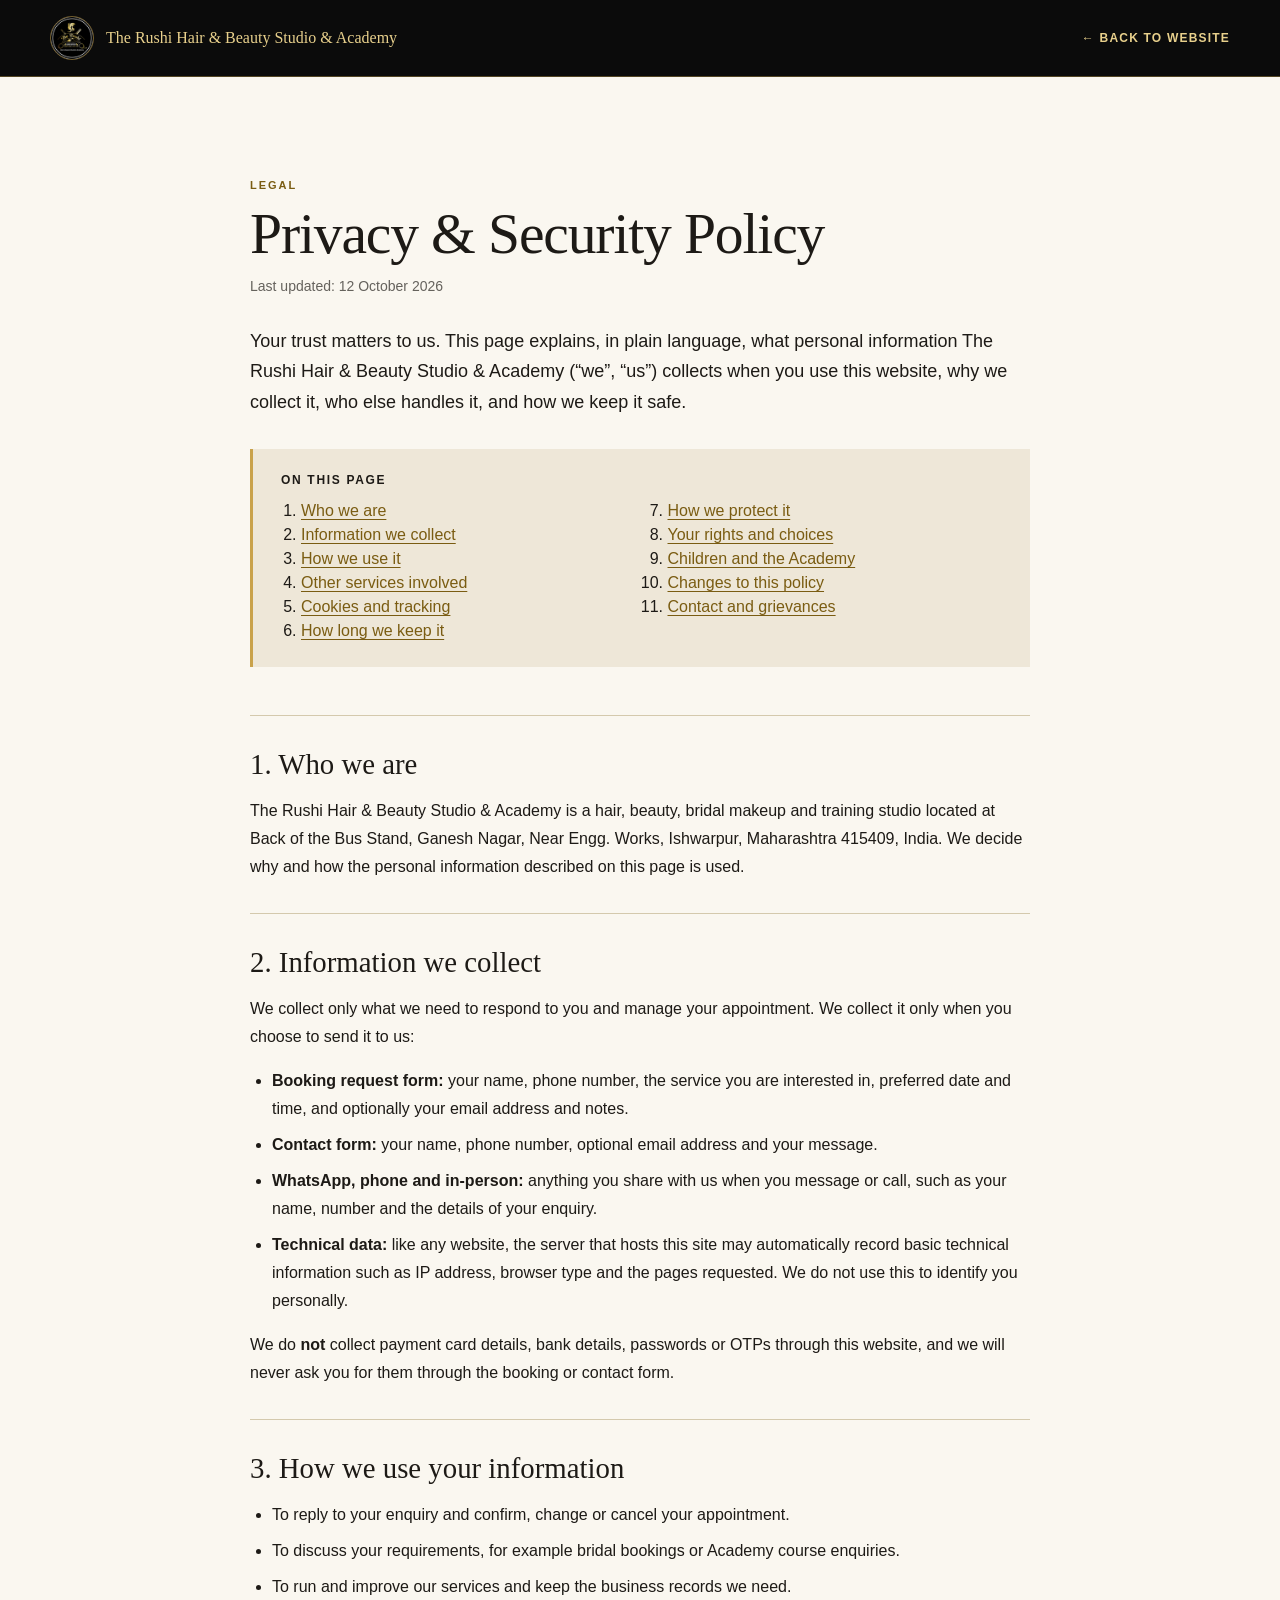
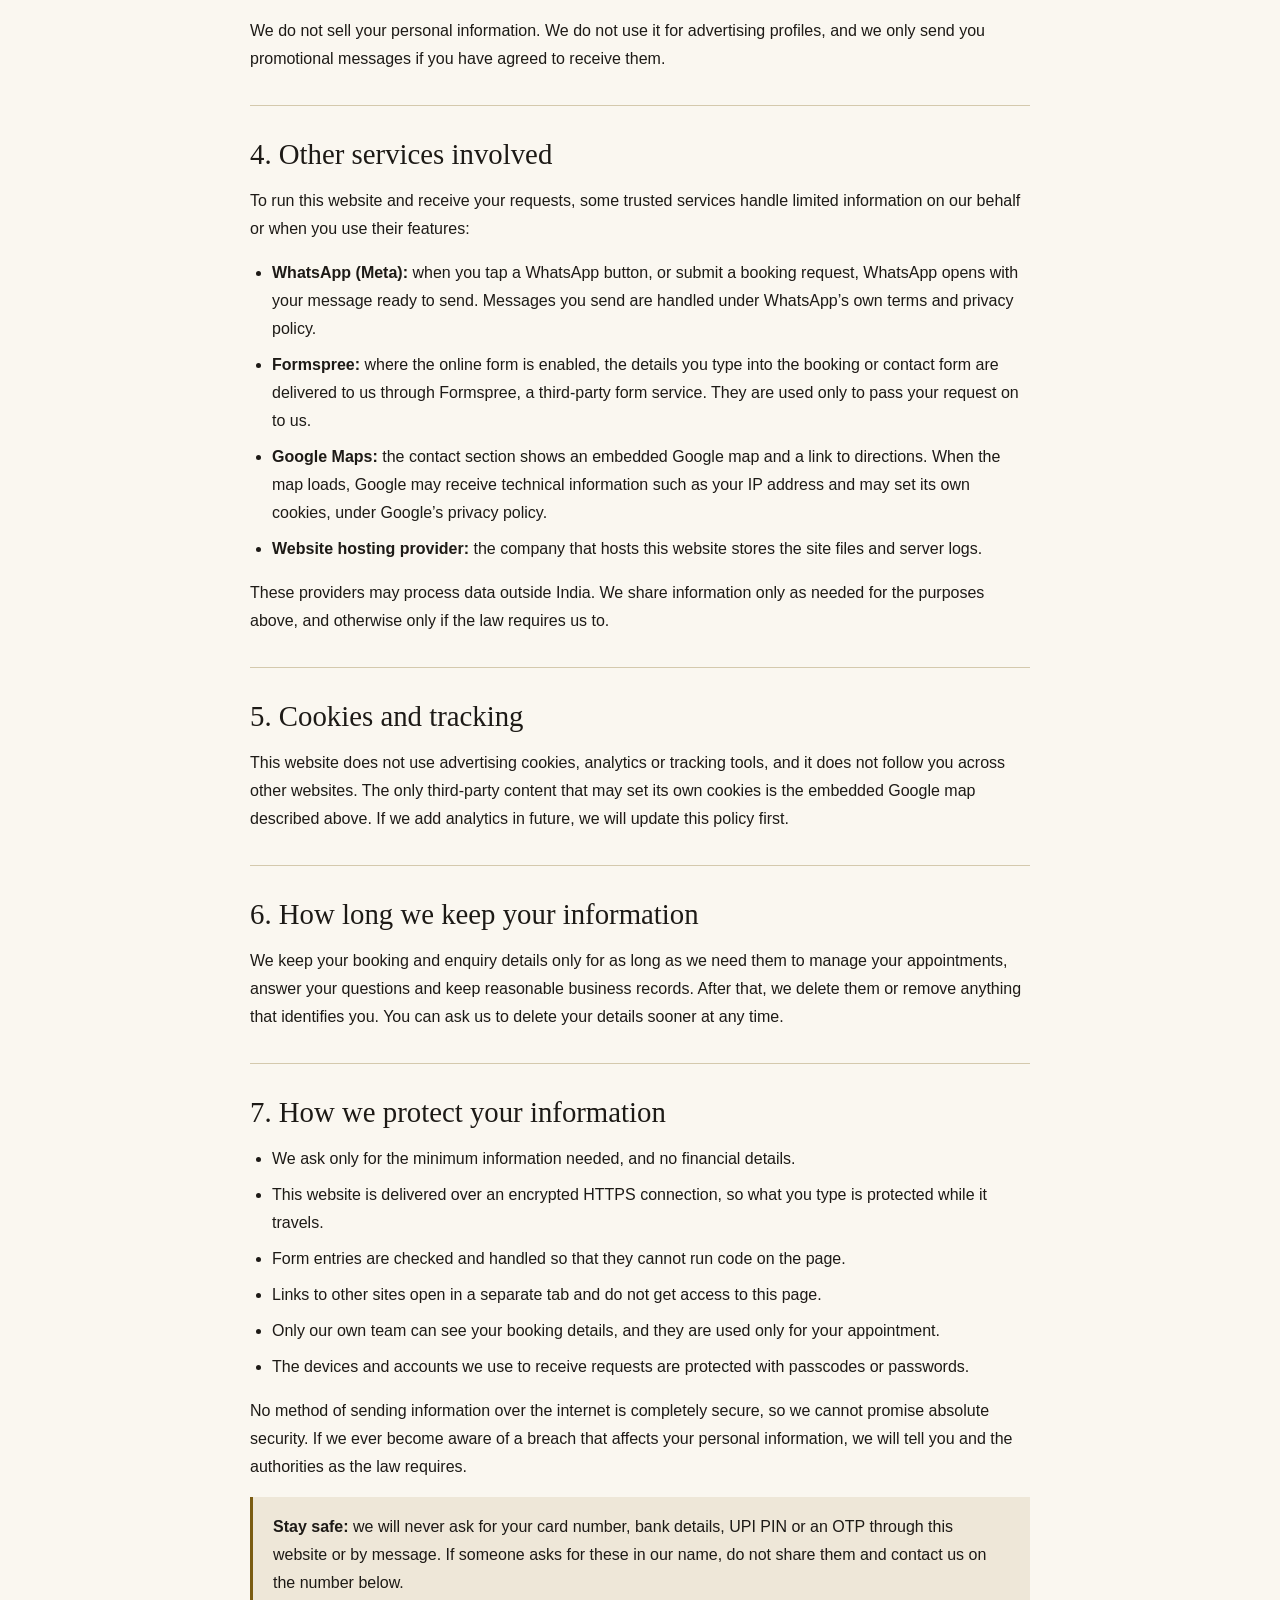
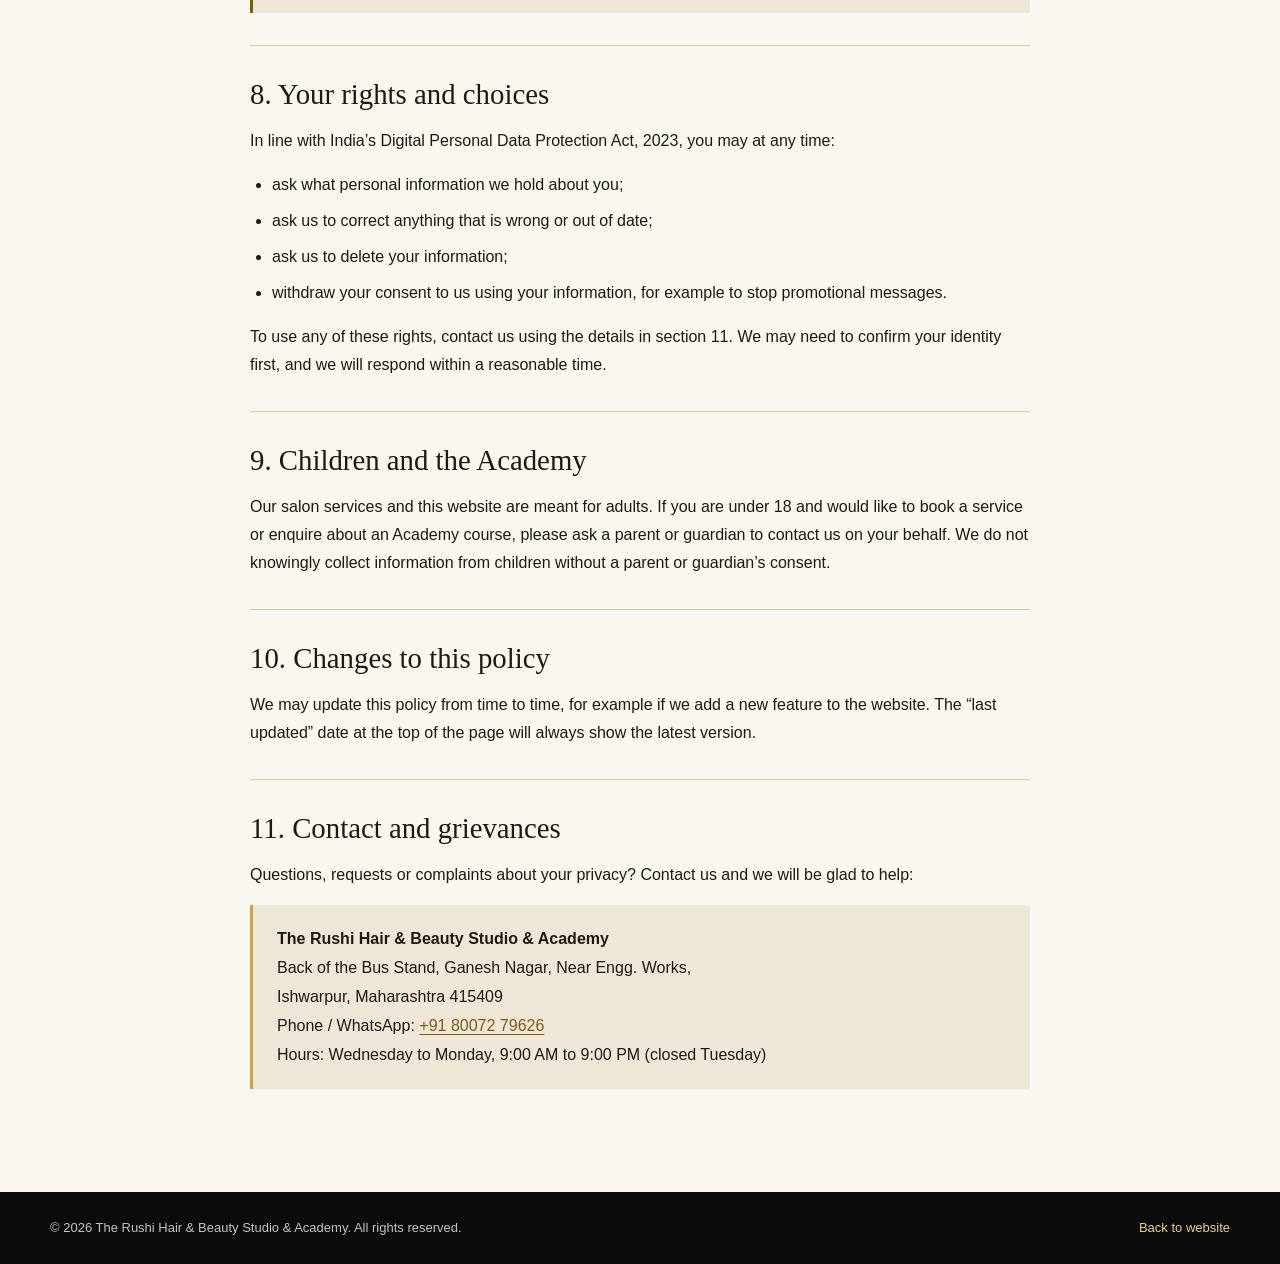
==== privacy-policy.html @ c077415c "add privacy -policy  and minor changes" ====
<!doctype html>
<html lang="en">

<head>
    <meta charset="utf-8">
    <meta name="viewport" content="width=device-width, initial-scale=1">
    <meta name="theme-color" content="#0b0b0b">
    <meta name="referrer" content="strict-origin-when-cross-origin">
    <title>Privacy &amp; Security Policy | The Rushi Hair &amp; Beauty Studio &amp; Academy</title>
    <meta name="description"
        content="How The Rushi Hair &amp; Beauty Studio &amp; Academy in Ishwarpur collects, uses and protects your personal information when you book an appointment or contact us.">
    <link rel="icon"
        href="data:image/svg+xml,%3Csvg xmlns='http://www.w3.org/2000/svg' viewBox='0 0 100 100'%3E%3Crect width='100' height='100' rx='16' fill='%230b0b0b'/%3E%3Ctext x='50' y='68' font-family='Georgia,serif' font-size='58' fill='%23c9a24b' text-anchor='middle'%3ER%3C/text%3E%3C/svg%3E">
    <link rel="stylesheet" href="styles.css">
</head>

<body class="legal-page">
    <header class="legal-header">
        <div class="legal-header__inner">
            <a class="legal-header__brand" href="index.html" aria-label="Back to The Rushi Hair &amp; Beauty Studio &amp; Academy home page">
                <img class="legal-header__logo" src="assets/images/logo.webp" alt="">
                <span>The Rushi Hair &amp; Beauty Studio &amp; Academy</span>
            </a>
            <a class="legal-header__back" href="index.html">&larr; Back to website</a>
        </div>
    </header>

    <main class="legal">
        <div class="legal__container">
            <p class="legal__eyebrow">LEGAL</p>
            <h1 class="legal__title">Privacy &amp; Security Policy</h1>
            <p class="legal__updated">Last updated: 12 October 2026</p>

            <p class="legal__lead">
                Your trust matters to us. This page explains, in plain language, what personal information
                The Rushi Hair &amp; Beauty Studio &amp; Academy (&ldquo;we&rdquo;, &ldquo;us&rdquo;) collects when you use this website, why we collect it,
                who else handles it, and how we keep it safe.
            </p>

            <nav class="legal__toc" aria-label="On this page">
                <p class="legal__toc-title">On this page</p>
                <ol>
                    <li><a href="#who-we-are">Who we are</a></li>
                    <li><a href="#what-we-collect">Information we collect</a></li>
                    <li><a href="#how-we-use">How we use it</a></li>
                    <li><a href="#third-parties">Other services involved</a></li>
                    <li><a href="#cookies">Cookies and tracking</a></li>
                    <li><a href="#retention">How long we keep it</a></li>
                    <li><a href="#security">How we protect it</a></li>
                    <li><a href="#your-rights">Your rights and choices</a></li>
                    <li><a href="#children">Children and the Academy</a></li>
                    <li><a href="#changes">Changes to this policy</a></li>
                    <li><a href="#contact">Contact and grievances</a></li>
                </ol>
            </nav>

            <section id="who-we-are" class="legal__section">
                <h2>1. Who we are</h2>
                <p>
                    The Rushi Hair &amp; Beauty Studio &amp; Academy is a hair, beauty, bridal makeup and training studio located at Back of the Bus Stand,
                    Ganesh Nagar, Near Engg. Works, Ishwarpur, Maharashtra 415409, India. We decide why and how
                    the personal information described on this page is used.
                </p>
            </section>

            <section id="what-we-collect" class="legal__section">
                <h2>2. Information we collect</h2>
                <p>We collect only what we need to respond to you and manage your appointment. We collect it only when you choose to send it to us:</p>
                <ul>
                    <li><strong>Booking request form:</strong> your name, phone number, the service you are interested in, preferred date and time, and optionally your email address and notes.</li>
                    <li><strong>Contact form:</strong> your name, phone number, optional email address and your message.</li>
                    <li><strong>WhatsApp, phone and in-person:</strong> anything you share with us when you message or call, such as your name, number and the details of your enquiry.</li>
                    <li><strong>Technical data:</strong> like any website, the server that hosts this site may automatically record basic technical information such as IP address, browser type and the pages requested. We do not use this to identify you personally.</li>
                </ul>
                <p>
                    We do <strong>not</strong> collect payment card details, bank details, passwords or OTPs through this
                    website, and we will never ask you for them through the booking or contact form.
                </p>
            </section>

            <section id="how-we-use" class="legal__section">
                <h2>3. How we use your information</h2>
                <ul>
                    <li>To reply to your enquiry and confirm, change or cancel your appointment.</li>
                    <li>To discuss your requirements, for example bridal bookings or Academy course enquiries.</li>
                    <li>To run and improve our services and keep the business records we need.</li>
                </ul>
                <p>
                    We do not sell your personal information. We do not use it for advertising profiles, and we only send
                    you promotional messages if you have agreed to receive them.
                </p>
            </section>

            <section id="third-parties" class="legal__section">
                <h2>4. Other services involved</h2>
                <p>To run this website and receive your requests, some trusted services handle limited information on our behalf or when you use their features:</p>
                <ul>
                    <li><strong>WhatsApp (Meta):</strong> when you tap a WhatsApp button, or submit a booking request, WhatsApp opens with your message ready to send. Messages you send are handled under WhatsApp&rsquo;s own terms and privacy policy.</li>
                    <li><strong>Formspree:</strong> where the online form is enabled, the details you type into the booking or contact form are delivered to us through Formspree, a third-party form service. They are used only to pass your request on to us.</li>
                    <li><strong>Google Maps:</strong> the contact section shows an embedded Google map and a link to directions. When the map loads, Google may receive technical information such as your IP address and may set its own cookies, under Google&rsquo;s privacy policy.</li>
                    <li><strong>Website hosting provider:</strong> the company that hosts this website stores the site files and server logs.</li>
                </ul>
                <p>
                    These providers may process data outside India. We share information only as needed for the purposes
                    above, and otherwise only if the law requires us to.
                </p>
            </section>

            <section id="cookies" class="legal__section">
                <h2>5. Cookies and tracking</h2>
                <p>
                    This website does not use advertising cookies, analytics or tracking tools, and it does not follow you
                    across other websites. The only third-party content that may set its own cookies is the embedded Google map
                    described above. If we add analytics in future, we will update this policy first.
                </p>
            </section>

            <section id="retention" class="legal__section">
                <h2>6. How long we keep your information</h2>
                <p>
                    We keep your booking and enquiry details only for as long as we need them to manage your appointments,
                    answer your questions and keep reasonable business records. After that, we delete them or remove
                    anything that identifies you. You can ask us to delete your details sooner at any time.
                </p>
            </section>

            <section id="security" class="legal__section">
                <h2>7. How we protect your information</h2>
                <ul>
                    <li>We ask only for the minimum information needed, and no financial details.</li>
                    <li>This website is delivered over an encrypted HTTPS connection, so what you type is protected while it travels.</li>
                    <li>Form entries are checked and handled so that they cannot run code on the page.</li>
                    <li>Links to other sites open in a separate tab and do not get access to this page.</li>
                    <li>Only our own team can see your booking details, and they are used only for your appointment.</li>
                    <li>The devices and accounts we use to receive requests are protected with passcodes or passwords.</li>
                </ul>
                <p>
                    No method of sending information over the internet is completely secure, so we cannot promise absolute
                    security. If we ever become aware of a breach that affects your personal information, we will tell you
                    and the authorities as the law requires.
                </p>
                <p class="legal__note">
                    <strong>Stay safe:</strong> we will never ask for your card number, bank details, UPI PIN or an OTP
                    through this website or by message. If someone asks for these in our name, do not share them and
                    contact us on the number below.
                </p>
            </section>

            <section id="your-rights" class="legal__section">
                <h2>8. Your rights and choices</h2>
                <p>
                    In line with India&rsquo;s Digital Personal Data Protection Act, 2023, you may at any time:
                </p>
                <ul>
                    <li>ask what personal information we hold about you;</li>
                    <li>ask us to correct anything that is wrong or out of date;</li>
                    <li>ask us to delete your information;</li>
                    <li>withdraw your consent to us using your information, for example to stop promotional messages.</li>
                </ul>
                <p>
                    To use any of these rights, contact us using the details in section 11. We may need to confirm your
                    identity first, and we will respond within a reasonable time.
                </p>
            </section>

            <section id="children" class="legal__section">
                <h2>9. Children and the Academy</h2>
                <p>
                    Our salon services and this website are meant for adults. If you are under 18 and would like to book a
                    service or enquire about an Academy course, please ask a parent or guardian to contact us on your
                    behalf. We do not knowingly collect information from children without a parent or guardian&rsquo;s consent.
                </p>
            </section>

            <section id="changes" class="legal__section">
                <h2>10. Changes to this policy</h2>
                <p>
                    We may update this policy from time to time, for example if we add a new feature to the website.
                    The &ldquo;last updated&rdquo; date at the top of the page will always show the latest version.
                </p>
            </section>

            <section id="contact" class="legal__section">
                <h2>11. Contact and grievances</h2>
                <p>Questions, requests or complaints about your privacy? Contact us and we will be glad to help:</p>
                <address class="legal__address">
                    <strong>The Rushi Hair &amp; Beauty Studio &amp; Academy</strong><br>
                    Back of the Bus Stand, Ganesh Nagar, Near Engg. Works,<br>
                    Ishwarpur, Maharashtra 415409<br>
                    Phone / WhatsApp: <a href="tel:+918007279626">+91 80072 79626</a><br>
                    Hours: Wednesday to Monday, 9:00 AM to 9:00 PM (closed Tuesday)
                </address>
                <!-- TODO: add the studio's email address here once it is available, e.g. "Email: name@yourdomain.com" -->
            </section>
        </div>
    </main>

    <footer class="legal-footer">
        <div class="legal-footer__inner">
            <p>&copy; 2026 The Rushi Hair &amp; Beauty Studio &amp; Academy. All rights reserved.</p>
            <a href="index.html">Back to website</a>
        </div>
    </footer>
</body>

</html>
---- styles.css ----
:root {
    /* Brand palette - taken from the logo (black + metallic gold) and the studio interior (ivory, cream, black) */
    --color-ink: #0b0b0b;
    --color-paper: #faf7f0;
    --color-surface: #eee7d8;
    --color-earth: #1d1a16;
    --color-earth-muted: rgba(29, 26, 22, 0.68);
    --color-paper-muted: rgba(250, 247, 240, 0.78);
    --color-line: rgba(201, 162, 75, 0.38);
    --color-surface-line: rgba(122, 92, 18, 0.30);
    --color-gold: #c9a24b;
    --color-gold-light: #e8d08c;
    --color-gold-deep: #7a5c12;
    --gradient-gold: linear-gradient(135deg, #b38a2e 0%, #e8d08c 48%, #b38a2e 100%);
    --font-body: Inter, "Segoe UI", Arial, sans-serif;
    --font-display: Georgia, "Times New Roman", serif;
}

* {
    box-sizing: border-box;
}

html, body {
    width: 100%;
    max-width: 100%;
    overflow-x: hidden;
}

html.is-scroll-locked,
body.is-scroll-locked {
    overflow: hidden !important;
    height: 100% !important;
}

body.is-scroll-locked {
    position: fixed !important;
    left: 0 !important;
    right: 0 !important;
    width: 100% !important;
}

img, video, iframe {
    max-width: 100%;
}

body {
    margin: 0;
    font-family: var(--font-body);
    color: var(--color-paper);
    background: var(--color-ink);
}

a {
    color: inherit;
    text-decoration: none;
}

a:focus-visible,
button:focus-visible {
    outline: 2px solid var(--color-paper);
    outline-offset: 4px;
}

/* Site Header */
.site-header {
    position: fixed;
    z-index: 100;
    top: 0;
    left: 0;
    right: 0;
    display: grid;
    grid-template-columns: auto 1fr auto;
    align-items: center;
    gap: clamp(18px, 3vw, 44px);
    padding: clamp(18px, 3vw, 30px) clamp(20px, 5vw, 72px);
    color: var(--color-paper);
    background: linear-gradient(180deg, rgba(11, 11, 11, 0.54), rgba(11, 11, 11, 0));
}

.site-header__logo {
    display: inline-flex;
    align-items: center;
    line-height: 1;
}

.site-header__logo-img {
    height: clamp(42px, 4.5vw, 56px);
    width: auto;
    aspect-ratio: 1 / 1;
    border-radius: 50%;
    object-fit: cover;
    display: block;
    box-shadow: 0 4px 14px rgba(0, 0, 0, 0.3);
    transition: transform 250ms ease, box-shadow 250ms ease;
}

.site-header__logo:hover .site-header__logo-img {
    transform: scale(1.05);
}

.site-header__nav {
    display: flex;
    justify-content: center;
    gap: clamp(18px, 3vw, 38px);
    font-size: 12px;
    font-weight: 500;
    letter-spacing: 0.12em;
    text-transform: uppercase;
}

.site-header__nav a {
    position: relative;
    color: var(--color-paper-muted);
    transition: color 250ms ease;
}

.site-header__nav a::after {
    content: "";
    position: absolute;
    bottom: -4px;
    left: 0;
    width: 100%;
    height: 1px;
    background-color: var(--color-paper);
    transform: scaleX(0);
    transform-origin: right;
    transition: transform 300ms cubic-bezier(0.25, 1, 0.5, 1);
}

.site-header__nav a:hover {
    color: var(--color-paper);
}

.site-header__nav a:hover::after {
    transform: scaleX(1);
    transform-origin: left;
}

.site-header__book,
.hero__cta {
    transition: color 180ms ease, background-color 180ms ease, border-color 180ms ease;
}

.site-header__book:hover,
.hero__cta--secondary:hover,
.hero__scroll:hover {
    color: #ffffff;
}

.site-header__book {
    display: inline-flex;
    align-items: center;
    justify-content: center;
    gap: 8px;
    min-height: 44px;
    border-bottom: 1px solid currentColor;
    font-size: 12px;
    font-weight: 600;
    letter-spacing: 0.14em;
    text-transform: uppercase;
}

.site-header__menu {
    display: none;
    min-height: 44px;
    border: 0;
    padding: 0;
    color: inherit;
    background: transparent;
    font: inherit;
    font-size: 12px;
    font-weight: 600;
    letter-spacing: 0.14em;
    text-transform: uppercase;
}

/* Step 2: Hero Section */
.hero {
    position: relative;
    display: flex;
    min-height: 100svh;
    overflow: hidden;
    padding: clamp(96px, 13vh, 150px) 0 clamp(92px, 12vh, 132px);
}

.hero__media,
.hero__overlay {
    position: absolute;
    inset: 0;
}

.hero__media {
    z-index: 0;
    overflow: hidden;
}

.hero__image,
.hero__video {
    width: 100%;
    height: 100%;
    display: block;
    filter: blur(3px);
    transform: scale(1.04) translate3d(0, 0, 0);
    will-change: transform, filter;
    backface-visibility: hidden;
    object-fit: cover;
    object-position: center center;
    pointer-events: none;
}

.hero__overlay {
    z-index: 1;
    background:
        linear-gradient(
            90deg,
            rgba(0, 0, 0, 0.62) 0%,
            rgba(0, 0, 0, 0.34) 44%,
            rgba(0, 0, 0, 0.08) 78%
        ),
        linear-gradient(
            0deg,
            rgba(0, 0, 0, 0.34) 0%,
            rgba(0, 0, 0, 0) 35%
        );
}

.hero__content {
    position: relative;
    z-index: 2;
    display: flex;
    flex-direction: column;
    justify-content: center;
    width: min(620px, calc(100% - 48px));
    max-width: 620px;
    margin-left: clamp(24px, 8vw, 120px);
}

.hero__eyebrow,
.hero__title,
.hero__description,
.hero__actions,
.hero__meta {
    animation: heroReveal 700ms cubic-bezier(0.22, 1, 0.36, 1) both;
}

.hero__eyebrow {
    margin: 0 0 24px;
    color: var(--color-paper-muted);
    font-size: 12px;
    font-weight: 500;
    letter-spacing: 0.16em;
    text-transform: uppercase;
    animation-delay: 100ms;
}

.hero__title {
    max-width: 600px;
    margin: 0;
    font-family: var(--font-display);
    font-size: clamp(52px, 6vw, 92px);
    font-weight: 600;
    line-height: 0.98;
    letter-spacing: -0.03em;
}

.hero__description {
    max-width: 460px;
    margin: 26px 0 0;
    color: var(--color-paper-muted);
    font-size: clamp(16px, 1.35vw, 18px);
    font-weight: 400;
    line-height: 1.6;
    animation-delay: 280ms;
}

.hero__actions {
    display: flex;
    align-items: center;
    gap: 24px;
    margin-top: 38px;
    animation-delay: 380ms;
}

.hero__cta {
    display: inline-flex;
    align-items: center;
    justify-content: center;
    gap: 11px;
    min-height: 48px;
    font-size: 12px;
    font-weight: 600;
    letter-spacing: 0.12em;
    text-transform: uppercase;
}

.hero__cta--primary {
    border: 1px solid var(--color-paper);
    border-radius: 4px;
    padding: 0 28px;
    color: var(--color-ink);
    background: var(--color-paper);
}

.hero__cta--primary:hover {
    border-color: #ffffff;
    background: #ffffff;
}

.hero__cta--secondary {
    border-bottom: 1px solid var(--color-line);
    color: var(--color-paper-muted);
}

.hero__meta {
    position: absolute;
    z-index: 2;
    left: clamp(24px, 8vw, 120px);
    bottom: clamp(30px, 6vh, 62px);
    display: flex;
    gap: 28px;
    color: rgba(250, 247, 240, 0.72);
    font-size: 11px;
    font-weight: 500;
    letter-spacing: 0.12em;
    text-transform: uppercase;
    animation-delay: 500ms;
}

.hero__availability {
    position: relative;
    padding-left: 28px;
}

.hero__availability::before {
    content: "";
    position: absolute;
    left: 0;
    top: 50%;
    width: 4px;
    height: 4px;
    border-radius: 50%;
    background: currentColor;
    transform: translateY(-50%);
}

.hero__scroll {
    position: absolute;
    z-index: 2;
    right: clamp(24px, 5vw, 72px);
    bottom: clamp(30px, 6vh, 62px);
    display: inline-flex;
    align-items: center;
    gap: 12px;
    min-height: 44px;
    color: rgba(250, 247, 240, 0.72);
    font-size: 11px;
    font-weight: 500;
    letter-spacing: 0.14em;
    text-transform: uppercase;
    animation: scrollHint 2s ease-in-out infinite;
}

/* Step 3: Intro / Brand Story Section */
.intro {
    padding-block: clamp(84px, 10vw, 140px) clamp(56px, 7vw, 92px);
    color: var(--color-earth);
    background: var(--color-surface);
}

.intro__container {
    display: grid;
    grid-template-columns: minmax(0, 0.9fr) minmax(0, 1.1fr);
    gap: clamp(48px, 8vw, 120px);
    align-items: center;
    width: min(1200px, calc(100% - 48px));
    margin-inline: auto;
}

.intro__content {
    max-width: 560px;
}

.intro a:focus-visible {
    outline-color: var(--color-earth);
}

.intro__eyebrow {
    margin: 0 0 20px;
    color: var(--color-earth-muted);
    font-size: 11px;
    font-weight: 600;
    letter-spacing: 0.16em;
    text-transform: uppercase;
}

.intro__title {
    max-width: 540px;
    margin: 0;
    font-family: var(--font-display);
    font-size: clamp(42px, 5vw, 72px);
    font-weight: 500;
    line-height: 0.98;
    letter-spacing: -0.035em;
}

.intro__body {
    margin-top: 32px;
}

.intro__lead {
    max-width: 500px;
    margin: 0;
    font-size: clamp(17px, 1.5vw, 20px);
    font-weight: 400;
    line-height: 1.55;
}

.intro__text {
    max-width: 480px;
    margin: 16px 0 0;
    color: var(--color-earth-muted);
    font-size: 15px;
    line-height: 1.7;
}

.intro__link {
    display: inline-flex;
    align-items: center;
    gap: 8px;
    min-height: 44px;
    margin-top: 32px;
    border-bottom: 1px solid var(--color-surface-line);
    font-size: 13px;
    font-weight: 700;
    letter-spacing: 0.04em;
    text-transform: uppercase;
    transition: color 200ms ease, border-color 200ms ease;
}

.intro__link span {
    transition: transform 200ms ease;
}

.intro__link:hover {
    border-color: currentColor;
}

.intro__link:hover span {
    transform: translateX(4px);
}

.intro__media {
    transform: translateY(24px);
}

.intro__figure {
    aspect-ratio: 4 / 5;
    margin: 0;
    overflow: hidden;
    border-radius: 6px;
}

.intro__image {
    display: block;
    width: 100%;
    height: 100%;
    object-fit: cover;
    object-position: center center;
}

.intro__caption {
    margin: 12px 0 0;
    color: var(--color-earth-muted);
    font-size: 11px;
    line-height: 1.4;
    letter-spacing: 0.08em;
    text-transform: uppercase;
}

/* Step 4: Services / Treatment Menu Section */
.services {
    padding-block: clamp(56px, 7vw, 96px) clamp(88px, 10vw, 140px);
    color: var(--color-earth);
    background: var(--color-surface);
}

.services__container {
    width: min(1200px, calc(100% - 48px));
    margin-inline: auto;
}

.services__header {
    display: grid;
    grid-template-columns: minmax(0, 1.2fr) minmax(280px, 0.8fr);
    gap: clamp(40px, 6vw, 60px);
    align-items: end;
    margin-bottom: clamp(36px, 5vw, 60px);
}

.services__eyebrow {
    margin: 0;
    color: var(--color-earth-muted);
    font-size: 11px;
    font-weight: 600;
    letter-spacing: 0.16em;
    text-transform: uppercase;
}

.services__title {
    max-width: 700px;
    margin: 16px 0 0;
    font-family: var(--font-display);
    font-size: clamp(44px, 5vw, 76px);
    font-weight: 500;
    line-height: 0.98;
    letter-spacing: -0.035em;
}

.services__intro {
    max-width: 420px;
    margin: 0;
    color: var(--color-earth-muted);
    font-size: 16px;
    line-height: 1.7;
}

.price-menu {
    display: grid;
    grid-template-columns: repeat(3, minmax(0, 1fr));
    gap: 40px;
}

@media (max-width: 1023px) {
    .price-menu {
        grid-template-columns: repeat(2, minmax(0, 1fr));
    }
}

@media (max-width: 767px) {
    .price-menu {
        grid-template-columns: 1fr;
        gap: 32px;
    }
}

.price-category {
    display: flex;
    flex-direction: column;
    gap: 16px;
}

.price-category__title {
    font-family: var(--font-display);
    font-size: clamp(24px, 2.4vw, 28px);
    font-weight: 500;
    margin: 0 0 12px 0;
    padding-bottom: 12px;
    border-bottom: 1px solid var(--color-surface-line);
    color: var(--color-earth);
}

.price-item {
    display: flex;
    flex-direction: column;
    gap: 6px;
    padding-bottom: 14px;
    border-bottom: 1px dashed rgba(29, 26, 22, 0.15);
}

.price-item:last-child {
    border-bottom: none;
}

.price-item__header {
    display: flex;
    justify-content: space-between;
    align-items: baseline;
    gap: 16px;
}

.price-item__title {
    font-size: 16px;
    font-weight: 600;
    color: var(--color-earth);
    margin: 0;
}

.price-item__price {
    font-size: 15px;
    font-weight: 600;
    color: var(--color-earth);
    white-space: nowrap;
}

.price-item__meta {
    display: flex;
    justify-content: space-between;
    align-items: center;
    gap: 16px;
}

.price-item__local {
    font-size: 13px;
    font-style: italic;
    color: var(--color-earth-muted);
    margin: 0;
}

.price-item__book {
    font-size: 11px;
    font-weight: 700;
    text-transform: uppercase;
    letter-spacing: 0.1em;
    color: var(--color-earth);
    text-decoration: underline;
    text-decoration-color: var(--color-surface-line);
    text-underline-offset: 4px;
    transition: color 200ms ease, text-decoration-color 200ms ease;
    white-space: nowrap;
}

.price-item__book:hover {
    color: var(--color-ink);
    text-decoration-color: currentColor;
}

.services__all-link {
    display: inline-flex;
    align-items: center;
    gap: 8px;
    min-height: 44px;
    border-bottom: 1px solid var(--color-surface-line);
    font-size: 12px;
    font-weight: 700;
    letter-spacing: 0.08em;
    text-transform: uppercase;
    transition: color 200ms ease, border-color 200ms ease;
}

.services__all-link span {
    transition: transform 200ms ease;
}

.services__all-link:hover {
    border-color: currentColor;
}

.services__all-link:hover span {
    transform: translate(3px, -3px);
}

.services__footer {
    display: flex;
    justify-content: center;
    margin-top: 56px;
}

.services a:focus-visible {
    outline-color: var(--color-earth);
}

@keyframes heroReveal {
    from {
        opacity: 0;
        transform: translateY(12px);
    }

    to {
        opacity: 1;
        transform: translateY(0);
    }
}

@keyframes scrollHint {
    0%,
    100% {
        transform: translateY(0);
    }

    50% {
        transform: translateY(6px);
    }
}

@media (max-width: 1023px) {
    .site-header {
        grid-template-columns: auto 1fr auto;
    }

    .site-header__overlay {
        position: fixed;
        inset: 0;
        z-index: 90;
        background: rgba(5, 5, 5, 0.65);
        backdrop-filter: blur(4px);
        opacity: 0;
        visibility: hidden;
        pointer-events: none;
        transition: opacity 300ms ease, visibility 300ms ease;
    }

    body.nav-open .site-header__overlay {
        opacity: 1;
        visibility: visible;
        pointer-events: auto;
    }

    .site-header__nav {
        position: fixed;
        top: 0;
        right: 0;
        left: auto;
        bottom: 0;
        z-index: 101;
        width: min(290px, 80vw);
        height: 100vh;
        height: 100dvh;
        display: flex;
        flex-direction: column;
        justify-content: flex-start;
        align-items: flex-start;
        gap: 0;
        padding: 80px 24px 32px;
        background: var(--color-ink);
        border-left: 1px solid var(--color-line);
        box-shadow: -8px 0 24px rgba(0, 0, 0, 0.6);
        opacity: 0;
        visibility: hidden;
        pointer-events: none;
        transform: translateX(100%);
        transition: transform 320ms cubic-bezier(0.16, 1, 0.3, 1), opacity 320ms ease, visibility 320ms ease;
    }

    .site-header.nav-open .site-header__nav,
    body.nav-open .site-header__nav {
        opacity: 1;
        visibility: visible;
        pointer-events: auto;
        transform: translateX(0);
    }

    .site-header__nav a {
        display: flex;
        align-items: center;
        width: 100%;
        padding: 16px 0;
        font-size: 15px;
        font-weight: 500;
        letter-spacing: 0.12em;
        text-transform: uppercase;
        color: var(--color-paper);
        border-bottom: 1px solid rgba(250, 247, 240, 0.12);
        transition: color 200ms ease, padding-left 200ms ease;
    }

    .site-header__nav a:hover,
    .site-header__nav a:focus {
        color: var(--color-paper);
        padding-left: 6px;
    }

    .site-header__nav a::after {
        display: none;
    }

    .site-header__book {
        justify-self: end;
    }

    .hero__content {
        width: min(560px, calc(100% - 48px));
    }

    .hero__meta {
        max-width: calc(100% - 48px);
        flex-wrap: wrap;
        row-gap: 10px;
    }

    .intro {
        padding-block: clamp(72px, 10vw, 104px) clamp(48px, 7vw, 72px);
    }

    .intro__container {
        grid-template-columns: minmax(0, 1fr) minmax(0, 0.95fr);
        gap: clamp(38px, 6vw, 64px);
    }

    .intro__media {
        transform: translateY(12px);
    }

    .services {
        padding-block: clamp(48px, 7vw, 72px) clamp(72px, 10vw, 104px);
    }

    .services__header {
        grid-template-columns: minmax(0, 1fr);
        gap: 28px;
    }

    .service {
        gap: 16px;
    }

    .service__meta {
        gap: 16px;
    }
}

@media (max-width: 1100px) {
    .services__list {
        grid-template-columns: repeat(2, minmax(0, 1fr));
    }
}

@media (max-width: 767px) {
    .site-header {
        grid-template-columns: 1fr auto;
        padding: 18px 20px;
    }

    .site-header__book {
        display: none;
    }

    .site-header__menu {
        display: inline-flex;
        align-items: center;
        justify-content: center;
    }

    .hero {
        min-height: 100svh;
        padding: 118px 20px 30px;
        align-items: flex-end;
    }

    .hero__image,
    .hero__video {
        object-position: 55% center;
    }

    .hero__overlay {
        background:
            linear-gradient(
                0deg,
                rgba(0, 0, 0, 0.74) 0%,
                rgba(0, 0, 0, 0.48) 46%,
                rgba(0, 0, 0, 0.18) 78%
            );
    }

    .hero__content {
        width: 100%;
        max-width: none;
        margin: 0 0 98px;
        justify-content: flex-end;
    }

    .hero__eyebrow {
        margin-bottom: 18px;
        font-size: 10px;
    }

    .hero__title {
        font-size: clamp(42px, 12vw, 64px);
        line-height: 0.98;
    }

    .hero__description {
        max-width: 33rem;
        margin-top: 20px;
        font-size: 15px;
        line-height: 1.55;
    }

    .hero__actions {
        align-items: flex-start;
        flex-direction: column;
        gap: 16px;
        margin-top: 28px;
    }

    .hero__cta--primary {
        width: 100%;
        max-width: 320px;
        padding-inline: 22px;
    }

    .hero__meta {
        left: 20px;
        right: 20px;
        bottom: 28px;
        gap: 10px;
        font-size: 10px;
        line-height: 1.4;
    }

    .hero__availability {
        padding-left: 0;
    }

    .hero__availability::before {
        display: none;
    }

    .hero__scroll {
        display: none;
    }

    .intro {
        padding-block: clamp(64px, 16vw, 84px) clamp(42px, 11vw, 56px);
    }

    .intro__container {
        display: block;
        width: min(100% - 40px, 620px);
    }

    .intro__title {
        font-size: clamp(40px, 11vw, 56px);
        line-height: 0.98;
    }

    .intro__body {
        margin-top: 26px;
    }

    .intro__lead {
        font-size: 17px;
        line-height: 1.55;
    }

    .intro__text {
        font-size: 15px;
        line-height: 1.65;
    }

    .intro__link {
        margin-top: 28px;
    }

    .intro__media {
        margin-top: clamp(48px, 12vw, 64px);
        transform: none;
    }

    .services {
        padding-block: clamp(42px, 11vw, 56px) clamp(64px, 16vw, 84px);
    }

    .services__container {
        width: min(100% - 40px, 620px);
    }

    .services__header {
        display: block;
        margin-bottom: 32px;
    }

    .services__title {
        font-size: clamp(40px, 11vw, 56px);
        line-height: 0.98;
    }

    .services__intro {
        margin-top: 24px;
        font-size: 15px;
        line-height: 1.65;
    }

    .services__list {
        grid-template-columns: minmax(0, 1fr);
        gap: 18px;
    }

    .service {
        gap: 16px;
        padding: 18px;
    }

    .service:hover .service__title {
        transform: none;
    }

    .service__media {
        aspect-ratio: 16 / 11;
    }

    .service__title {
        font-size: clamp(25px, 7vw, 34px);
    }

    .service__meta {
        margin-top: 2px;
    }

    .service__price {
        font-size: 12px;
    }

    .services__footer {
        justify-content: flex-start;
        margin-top: 40px;
    }
}

/* Step 5: Experience / Why Us Section */
.experience {
    padding-block: clamp(100px, 12vw, 180px);
    background: var(--color-ink);
    color: var(--color-paper);
    overflow: hidden;
}

.experience a:focus-visible {
    outline-color: var(--color-paper);
}

.experience__container {
    width: min(1280px, calc(100% - 32px));
    margin-inline: auto;
    display: grid;
    grid-template-columns: minmax(0, 1.15fr) minmax(360px, 0.85fr);
    gap: clamp(48px, 7vw, 110px);
    align-items: center;
}

.experience__media {
    position: relative;
}

.experience__figure {
    width: 100%;
    aspect-ratio: 4 / 5;
    margin: 0;
    overflow: hidden;
    border-radius: 4px;
}

.experience__image {
    display: block;
    width: 100%;
    height: 100%;
    object-fit: cover;
    object-position: center;
    transition: transform 0.5s ease;
}

.experience__image-label {
    display: block;
    margin-top: 12px;
    font-size: 10px;
    letter-spacing: 0.14em;
    text-transform: uppercase;
    color: var(--color-paper-muted);
    opacity: 0.55;
}

.experience__content {
    max-width: 560px;
}

.experience__eyebrow {
    margin: 0 0 18px;
    font-size: 11px;
    font-weight: 600;
    letter-spacing: 0.16em;
    text-transform: uppercase;
    color: var(--color-paper-muted);
}

.experience__title {
    max-width: 560px;
    margin: 0;
    font-family: var(--font-display);
    font-size: clamp(42px, 5vw, 72px);
    line-height: 0.98;
    font-weight: 500;
    letter-spacing: -0.035em;
}

.experience__intro {
    max-width: 480px;
    margin-top: 28px;
    font-size: clamp(16px, 1.5vw, 19px);
    line-height: 1.6;
    color: var(--color-paper-muted);
}

.experience__principles {
    margin-top: 40px;
}

.experience__principle {
    display: grid;
    grid-template-columns: 44px minmax(0, 1fr);
    gap: 20px;
    padding-block: 20px;
    border-top: 1px solid var(--color-line);
}

.experience__principle:last-of-type {
    border-bottom: 1px solid var(--color-line);
}

.experience__number {
    font-size: 11px;
    letter-spacing: 0.1em;
    color: var(--color-paper-muted);
    opacity: 0.5;
    font-variant-numeric: tabular-nums;
}

.experience__principle-title {
    margin: 0;
    font-size: 13px;
    font-weight: 600;
    letter-spacing: 0.08em;
    text-transform: uppercase;
}

.experience__principle-text {
    max-width: 420px;
    margin: 8px 0 0;
    font-size: 14px;
    line-height: 1.6;
    color: var(--color-paper-muted);
    opacity: 0.72;
}

.experience__link {
    display: inline-flex;
    align-items: center;
    gap: 8px;
    margin-top: 30px;
    min-height: 44px;
    border-bottom: 1px solid var(--color-line);
    font-size: 12px;
    font-weight: 600;
    letter-spacing: 0.08em;
    text-transform: uppercase;
    transition: color 200ms ease, border-color 200ms ease;
}

.experience__link span:last-child {
    transition: transform 200ms ease;
}

.experience__link:hover {
    border-color: currentColor;
    color: #ffffff;
}

.experience__link:hover span:last-child {
    transform: translate(3px, -3px);
}

/* Animations */
.fade-reveal {
    opacity: 0;
    will-change: opacity, transform;
    transition: opacity 700ms cubic-bezier(0.22, 1, 0.36, 1), transform 700ms cubic-bezier(0.22, 1, 0.36, 1);
}

.service__image,
.experience__image,
.signature__image,
.gallery__item img {
    will-change: transform;
}

.experience__media.fade-reveal {
    transform: translateY(8px);
}

.experience__content.fade-reveal {
    transform: translateY(12px);
    transition-delay: 150ms;
}

.fade-reveal.is-visible {
    opacity: 1;
    transform: translateY(0);
}

/* Tablet adjustments */
@media (max-width: 1023px) {
    .experience {
        padding-block: clamp(80px, 10vw, 120px);
    }
    
    .experience__container {
        grid-template-columns: minmax(0, 1fr) minmax(320px, 0.9fr);
        gap: clamp(32px, 5vw, 64px);
    }
}

/* Mobile Layout */
@media (max-width: 767px) {
    .experience {
        padding-block: 80px;
    }

    .experience__container {
        display: flex;
        flex-direction: column;
        gap: 48px;
        width: min(100% - 40px, 620px);
    }

    .experience__content {
        order: 1;
        max-width: 100%;
    }

    .experience__media {
        order: 2;
    }

    .experience__title {
        font-size: clamp(40px, 11vw, 56px);
        line-height: 0.98;
    }

    .experience__intro {
        font-size: 17px;
        line-height: 1.55;
        margin-top: 24px;
    }

    .experience__principle-title {
        font-size: 12px;
    }

    .experience__principle-text {
        font-size: 14px;
        line-height: 1.6;
    }
    
    .experience__figure {
        aspect-ratio: 4 / 5;
    }
}

/* Step 6: Signature Experience Section */
.signature {
    padding-block: clamp(100px, 12vw, 180px);
    background: var(--color-surface);
    color: var(--color-earth);
}

.signature a:focus-visible {
    outline-color: var(--color-earth);
}

.signature__container {
    width: min(1200px, calc(100% - 48px));
    margin-inline: auto;
}

.signature__eyebrow {
    margin: 0 0 48px;
    font-size: 11px;
    font-weight: 600;
    letter-spacing: 0.16em;
    text-transform: uppercase;
    color: var(--color-earth-muted);
}

.signature__layout {
    display: grid;
    grid-template-columns: minmax(0, 1fr) minmax(0, 1fr);
    gap: clamp(32px, 6vw, 96px);
    align-items: stretch;
}

.signature__media {
    display: flex;
    flex-direction: column;
}

.signature__figure {
    width: 100%;
    aspect-ratio: 4 / 5;
    margin: 0;
    overflow: hidden;
    border-radius: 4px;
}

.signature__image {
    display: block;
    width: 100%;
    height: 100%;
    object-fit: cover;
    object-position: center;
}

.signature__caption {
    margin-top: 12px;
    font-size: 10px;
    letter-spacing: 0.12em;
    text-transform: uppercase;
    color: var(--color-earth-muted);
    opacity: 0.7;
}

.signature__content {
    display: flex;
    flex-direction: column;
    justify-content: center;
    max-width: 540px;
}

.signature__category {
    margin: 0 0 18px;
    font-size: 11px;
    letter-spacing: 0.14em;
    text-transform: uppercase;
    color: var(--color-earth-muted);
}

.signature__title {
    margin: 0;
    font-family: var(--font-display);
    font-size: clamp(44px, 5vw, 76px);
    line-height: 0.95;
    font-weight: 500;
    letter-spacing: -0.035em;
}

.signature__description {
    max-width: 460px;
    margin-top: 28px;
    font-size: clamp(16px, 1.5vw, 19px);
    line-height: 1.6;
    color: var(--color-earth-muted);
}

.signature__details {
    display: flex;
    gap: 48px;
    margin-top: 36px;
    padding-block: 20px;
    border-top: 1px solid var(--color-surface-line);
    border-bottom: 1px solid var(--color-surface-line);
}

.signature__detail-label {
    display: block;
    font-size: 10px;
    letter-spacing: 0.12em;
    text-transform: uppercase;
    color: var(--color-earth-muted);
}

.signature__detail-value {
    display: block;
    margin-top: 6px;
    font-size: 14px;
    font-weight: 600;
}

.signature__link {
    display: inline-flex;
    align-items: center;
    gap: 8px;
    align-self: flex-start;
    margin-top: 32px;
    min-height: 44px;
    border-bottom: 1px solid var(--color-surface-line);
    font-size: 12px;
    font-weight: 600;
    letter-spacing: 0.08em;
    text-transform: uppercase;
    transition: color 200ms ease, border-color 200ms ease;
}

.signature__link span:last-child {
    transition: transform 200ms ease;
}

.signature__link:hover {
    border-color: currentColor;
    color: var(--color-ink);
}

.signature__link:hover span:last-child {
    transform: translate(3px, -3px);
}

/* Tablet adjustments */
@media (max-width: 1023px) {
    .signature {
        padding-block: clamp(80px, 10vw, 120px);
    }

    .signature__layout {
        gap: clamp(24px, 4vw, 48px);
    }
}

/* Mobile Layout */
@media (max-width: 767px) {
    .signature {
        padding-block: clamp(80px, 12vw, 96px);
    }

    .signature__container {
        width: min(100% - 40px, 620px);
    }

    .signature__eyebrow {
        margin-bottom: 32px;
    }

    .signature__layout {
        display: flex;
        flex-direction: column;
        gap: 36px;
    }

    .signature__media {
        order: 1;
    }

    .signature__content {
        order: 2;
        max-width: 100%;
    }

    .signature__title {
        font-size: clamp(42px, 11vw, 58px);
        line-height: 0.96;
    }

    .signature__description {
        font-size: 17px;
        line-height: 1.55;
        margin-top: 24px;
    }

    .signature__details {
        display: grid;
        grid-template-columns: 1fr 1fr;
        gap: 20px;
        margin-top: 28px;
    }

    .signature__detail-value {
        font-size: 14px;
    }
}

/* Step 7: Gallery / Visual Showcase Section */
.gallery {
    padding-block: clamp(100px, 12vw, 180px);
    background: var(--color-ink);
    color: var(--color-paper);
    overflow: hidden;
}

.gallery a:focus-visible {
    outline-color: var(--color-paper);
}

.gallery__container {
    width: min(1200px, calc(100% - 48px));
    margin-inline: auto;
}

.gallery__header {
    display: grid;
    grid-template-columns: minmax(0, 1.1fr) minmax(280px, 0.9fr);
    gap: 60px;
    align-items: end;
    margin-bottom: clamp(48px, 7vw, 90px);
}

.gallery__eyebrow {
    margin: 0 0 18px;
    font-size: 11px;
    font-weight: 600;
    letter-spacing: 0.16em;
    text-transform: uppercase;
    color: var(--color-paper-muted);
}

.gallery__title {
    max-width: 650px;
    margin: 0;
    font-family: var(--font-display);
    font-size: clamp(44px, 5vw, 74px);
    line-height: 0.98;
    font-weight: 500;
    letter-spacing: -0.035em;
}

.gallery__intro {
    max-width: 400px;
    margin: 0;
    font-size: 16px;
    line-height: 1.7;
    color: var(--color-paper-muted);
}

.gallery__grid {
    display: grid;
    grid-template-columns: repeat(12, minmax(0, 1fr));
    gap: clamp(16px, 2vw, 28px);
}

.gallery__item {
    position: relative;
    overflow: hidden;
    border-radius: 4px;
}

.gallery__item img {
    display: block;
    width: 100%;
    height: 100%;
    object-fit: cover;
    transition: transform 700ms cubic-bezier(0.2, 0.65, 0.3, 1);
}

/* Asymmetric Grid Placement */
.gallery__item--01 {
    grid-column: 1 / span 7;
    grid-row: 1;
    aspect-ratio: 4 / 3;
}

.gallery__item--02 {
    grid-column: 8 / span 5;
    grid-row: 1 / span 2;
    aspect-ratio: 4 / 5;
}

.gallery__item--03 {
    grid-column: 1 / span 7;
    grid-row: 2;
    aspect-ratio: 16 / 10;
}

/* Touch & Desktop Hover Effects */
@media (hover: hover) and (pointer: fine) {
    .gallery__item:hover img {
        transform: scale(1.035);
    }
}

.gallery__footer {
    display: flex;
    justify-content: center;
    margin-top: clamp(40px, 6vw, 72px);
}

.gallery__link {
    display: inline-flex;
    align-items: center;
    gap: 8px;
    padding-bottom: 8px;
    border-bottom: 1px solid var(--color-line);
    font-size: 12px;
    font-weight: 600;
    letter-spacing: 0.08em;
    text-transform: uppercase;
    transition: color 200ms ease, border-color 200ms ease;
}

.gallery__link span:last-child {
    transition: transform 200ms ease;
}

.gallery__link:hover {
    border-color: currentColor;
    color: #ffffff;
}

.gallery__link:hover span:last-child {
    transform: translate(3px, -3px);
}

/* Tablet adjustments */
@media (max-width: 1023px) {
    .gallery {
        padding-block: clamp(80px, 10vw, 120px);
    }

    .gallery__header {
        grid-template-columns: 1fr;
        gap: 28px;
        margin-bottom: 48px;
    }

    .gallery__grid {
        grid-template-columns: repeat(2, minmax(0, 1fr));
        gap: 20px;
    }

    .gallery__item--01 {
        grid-column: 1 / span 2;
        grid-row: auto;
        aspect-ratio: 16 / 9;
    }

    .gallery__item--02 {
        grid-column: 1;
        grid-row: auto;
        aspect-ratio: 4 / 5;
    }

    .gallery__item--03 {
        grid-column: 2;
        grid-row: auto;
        aspect-ratio: 4 / 5;
    }
}

/* Mobile Layout */
@media (max-width: 767px) {
    .gallery {
        padding-block: 80px;
    }

    .gallery__container {
        width: min(100% - 40px, 620px);
    }

    .gallery__grid {
        grid-template-columns: 1fr;
        gap: 16px;
    }

    .gallery__item--01,
    .gallery__item--02,
    .gallery__item--03 {
        grid-column: auto;
        grid-row: auto;
    }

    .gallery__item--01 {
        aspect-ratio: 4 / 3;
    }

    .gallery__item--02 {
        aspect-ratio: 4 / 5;
    }

    .gallery__item--03 {
        aspect-ratio: 4 / 5;
    }
}

/* Step 8: Trust / Quality Section */
.trust {
    padding-block: clamp(110px, 12vw, 180px);
    background: var(--color-surface);
    color: var(--color-earth);
    overflow: hidden;
}

.trust__container {
    width: min(1180px, calc(100% - 40px));
    margin-inline: auto;
}

.trust__header {
    display: grid;
    grid-template-columns: minmax(0, 1.15fr) minmax(280px, 0.85fr);
    gap: clamp(40px, 8vw, 120px);
    align-items: end;
    margin-bottom: clamp(60px, 8vw, 100px);
}

.trust__eyebrow {
    margin: 0 0 18px;
    font-size: 11px;
    font-weight: 600;
    letter-spacing: 0.16em;
    text-transform: uppercase;
    color: var(--color-earth-muted);
}

.trust__title {
    max-width: 700px;
    margin: 0;
    font-family: var(--font-display);
    font-size: clamp(44px, 5vw, 72px);
    line-height: 0.98;
    font-weight: 500;
    letter-spacing: -0.035em;
}

.trust__intro {
    max-width: 420px;
    margin: 0;
    font-size: 16px;
    line-height: 1.7;
    color: var(--color-earth-muted);
    opacity: 0.72;
}

.trust__principles {
    display: grid;
    grid-template-columns: repeat(3, minmax(0, 1fr));
    border-top: 1px solid var(--color-surface-line);
}

.trust__principle {
    display: grid;
    grid-template-columns: 40px minmax(0, 1fr);
    gap: 20px;
    padding: 28px 24px 28px 0;
    border-right: 1px solid var(--color-surface-line);
}

.trust__principle:last-of-type {
    border-right: none;
    padding-right: 0;
}

.trust__number {
    font-size: 11px;
    letter-spacing: 0.1em;
    color: var(--color-earth-muted);
    opacity: 0.5;
    font-variant-numeric: tabular-nums;
}

.trust__principle-content {
    display: flex;
    flex-direction: column;
}

.trust__principle-title {
    margin: 0;
    font-size: 13px;
    font-weight: 600;
    letter-spacing: 0.08em;
    line-height: 1.3;
    text-transform: uppercase;
}

.trust__principle-text {
    max-width: 300px;
    margin: 10px 0 0;
    font-size: 14px;
    line-height: 1.65;
    color: var(--color-earth-muted);
    opacity: 0.68;
}

/* Tablet adjustments */
@media (max-width: 1023px) {
    .trust {
        padding-block: clamp(80px, 10vw, 120px);
    }

    .trust__header {
        grid-template-columns: 1fr;
        gap: 28px;
        margin-bottom: 48px;
    }

    .trust__principles {
        grid-template-columns: repeat(2, minmax(0, 1fr));
        border-bottom: 1px solid var(--color-surface-line);
    }

    .trust__principle {
        padding: 24px 20px 24px 0;
    }

    .trust__principle:nth-child(2) {
        border-right: none;
        padding-right: 0;
    }

    .trust__principle:nth-child(3) {
        grid-column: 1 / span 2;
        border-right: none;
        border-top: 1px solid var(--color-surface-line);
        padding-right: 0;
    }
}

/* Mobile Layout */
@media (max-width: 767px) {
    .trust {
        padding-block: clamp(80px, 12vw, 96px);
    }

    .trust__container {
        width: min(100% - 40px, 620px);
    }

    .trust__principles {
        display: block;
        border-bottom: none;
    }

    .trust__principle {
        grid-template-columns: 36px minmax(0, 1fr);
        padding-block: 24px;
        padding-right: 0;
        border-right: none;
        border-bottom: 1px solid var(--color-surface-line);
    }

    .trust__principle:last-of-type {
        border-bottom: none;
    }

    .trust__title {
        font-size: clamp(40px, 11vw, 56px);
        line-height: 0.98;
    }

    .trust__intro {
        font-size: 16px;
        line-height: 1.6;
        margin-top: 24px;
    }

    .trust__principle-title {
        font-size: 12px;
    }

    .trust__principle-text {
        font-size: 14px;
        line-height: 1.6;
    }
}

@media (prefers-reduced-motion: reduce) {
    *,
    *::before,
    *::after {
        animation-duration: 0.01ms !important;
        animation-iteration-count: 1 !important;
        scroll-behavior: auto !important;
        transition-duration: 0.01ms !important;
    }

    .intro__media {
        transform: none;
    }

    .service,
    .service__title,
    .service__image,
    .service__link span:last-child,
    .services__all-link span,
    .signature__link span:last-child,
    .gallery__link span:last-child {
        transform: none !important;
    }

    .gallery__item img {
        transition: none !important;
        transform: none !important;
    }

    .fade-reveal {
        opacity: 1 !important;
        transform: none !important;
        transition: none !important;
    }

    .site-header__nav a,
    .site-header__nav a::after {
        transition: none !important;
    }
}

/* Step 9: Booking CTA / Conversion Section */
.booking-cta {
    padding-block: clamp(100px, 14vw, 220px);
    background: var(--color-ink);
    color: var(--color-paper);
    text-align: center;
}

.booking-cta__container {
    width: min(1180px, calc(100% - 40px));
    margin-inline: auto;
}

.booking-cta .fade-reveal {
    transform: translateY(10px);
}

.booking-cta__eyebrow.fade-reveal {
    transition-delay: 0ms;
}

.booking-cta__title.fade-reveal {
    transition-delay: 100ms;
}

.booking-cta__intro.fade-reveal {
    transition-delay: 200ms;
}

.booking-cta__actions.fade-reveal {
    transition-delay: 300ms;
}

.booking-cta__eyebrow {
    margin: 0 0 20px;
    font-size: 12px;
    font-weight: 500;
    letter-spacing: 0.12em;
    text-transform: uppercase;
    opacity: 0.7;
}

.booking-cta__title {
    max-width: 850px;
    margin: 0 auto;
    font-family: var(--font-display);
    font-size: clamp(48px, 14vw, 72px);
    line-height: 0.92;
    font-weight: 500;
    letter-spacing: -0.045em;
}

.booking-cta__intro {
    margin: 28px auto 0;
    font-size: clamp(17px, 2vw, 21px);
    line-height: 1.5;
    opacity: 0.72;
}

.booking-cta__actions {
    display: flex;
    flex-direction: column;
    align-items: center;
    gap: 20px;
    margin-top: 44px;
}

.booking-cta__primary {
    display: inline-flex;
    align-items: center;
    justify-content: center;
    gap: 12px;
    min-height: 54px;
    padding: 0 28px;
    font-size: 12px;
    font-weight: 600;
    letter-spacing: 0.08em;
    text-transform: uppercase;
    background: var(--color-paper);
    color: var(--color-ink);
    border-radius: 4px;
    width: 100%;
    max-width: 340px;
}

.booking-cta__primary span:last-child {
    transition: transform 220ms ease;
}

.booking-cta__primary:hover span:last-child {
    transform: translate(4px, -4px);
}

.booking-cta__secondary {
    margin: 0;
    font-size: 13px;
    opacity: 0.65;
}

.booking-cta__secondary a {
    margin-left: 4px;
    text-decoration: underline;
    text-underline-offset: 4px;
    opacity: 1;
}

/* Tablet & Desktop adjustments */
@media (min-width: 768px) {
    .booking-cta {
        padding-inline: 0;
    }
    
    .booking-cta__title {
        font-size: clamp(58px, 8vw, 120px);
        line-height: 0.9;
    }

    .booking-cta__primary {
        width: auto;
    }
}

@media (prefers-reduced-motion: reduce) {
    .booking-cta * {
        animation-duration: 0.01ms !important;
        animation-iteration-count: 1 !important;
        transition-duration: 0.01ms !important;
    }
}

/* Step 10: Contact + Location Section */
.contact {
    padding-block: clamp(80px, 12vw, 160px);
    background: var(--color-paper);
    color: var(--color-earth);
}

.contact__container {
    width: min(1180px, calc(100% - 40px));
    margin-inline: auto;
}

.contact__header {
    margin-bottom: clamp(48px, 7vw, 80px);
}

.contact__eyebrow {
    margin: 0 0 18px;
    font-size: 11px;
    font-weight: 500;
    letter-spacing: 0.16em;
    text-transform: uppercase;
    opacity: 0.7;
}

.contact__title {
    max-width: 750px;
    margin: 0;
    font-family: var(--font-display);
    font-size: clamp(48px, 6vw, 86px);
    line-height: 0.95;
    font-weight: 500;
    letter-spacing: -0.04em;
}

.contact__location {
    display: grid;
    grid-template-columns: 1fr;
    gap: clamp(40px, 6vw, 90px);
    align-items: start;
}

.contact__map {
    width: 100%;
    min-height: 240px;
    aspect-ratio: 4 / 3;
    background: var(--color-surface);
    border-radius: 4px;
    display: flex;
    align-items: center;
    justify-content: center;
    overflow: hidden;
}

.contact__map-placeholder {
    font-size: 12px;
    font-weight: 600;
    letter-spacing: 0.14em;
    text-transform: uppercase;
    color: var(--color-earth-muted);
}

.contact__details {
    display: flex;
    flex-direction: column;
    gap: 42px;
}

.contact__label {
    margin: 0 0 14px;
    font-size: 10px;
    font-weight: 600;
    letter-spacing: 0.14em;
    text-transform: uppercase;
    opacity: 0.55;
}

.contact__address {
    margin: 0;
    font-style: normal;
    font-size: 16px;
    line-height: 1.6;
}

.contact__hours {
    list-style: none;
    padding: 0;
    margin: 0;
}

.contact__hours li {
    display: flex;
    justify-content: space-between;
    gap: 20px;
    padding-block: 10px;
    border-bottom: 1px solid var(--color-surface-line);
    font-size: 15px;
}

.contact__links {
    display: flex;
    flex-direction: column;
    gap: 12px;
}

.contact__link {
    display: inline-flex;
    text-decoration: underline;
    text-underline-offset: 4px;
    font-size: 16px;
    transition: opacity 180ms ease;
}

.contact__link:hover {
    opacity: 0.65;
}

.contact__directions {
    display: inline-flex;
    align-items: center;
    gap: 8px;
    padding-bottom: 8px;
    border-bottom: 1px solid currentColor;
    font-size: 12px;
    font-weight: 600;
    letter-spacing: 0.08em;
    text-transform: uppercase;
    align-self: flex-start;
    transition: opacity 180ms ease;
}

.contact__directions:hover {
    opacity: 0.65;
}

.contact a:focus-visible {
    outline: 2px solid currentColor;
    outline-offset: 4px;
}

/* Contact Animations */
.contact .fade-reveal {
    transform: translateY(12px);
}
.contact__header.fade-reveal { transition-delay: 0ms; }
.contact__map.fade-reveal { transition-delay: 150ms; }
.contact__details.fade-reveal { transition-delay: 300ms; }

/* Tablet & Desktop Layout */
@media (min-width: 768px) {
    .contact__location {
        grid-template-columns: minmax(0, 1.4fr) minmax(320px, 0.6fr);
    }

    .contact__map {
        min-height: 500px;
        aspect-ratio: 16 / 10;
    }
}

@media (prefers-reduced-motion: reduce) {
    .contact * {
        transition: none !important;
        animation: none !important;
    }
}

/* Step 11: Footer Section */
.site-footer {
    background: var(--color-ink);
    color: var(--color-paper);
    padding-top: clamp(70px, 8vw, 110px);
}

.site-footer__container {
    width: min(1180px, calc(100% - 40px));
    margin-inline: auto;
}

.site-footer__main {
    display: grid;
    grid-template-columns: 1fr;
    gap: 50px;
    padding-bottom: clamp(60px, 8vw, 90px);
}

.site-footer__brand {
    display: flex;
    flex-direction: column;
    gap: 12px;
}

.site-footer__logo {
    font-family: var(--font-display);
    font-size: clamp(22px, 3vw, 28px);
    font-weight: 600;
    line-height: 1;
}

.site-footer__tagline {
    margin: 0;
    font-size: 15px;
    opacity: 0.7;
}

.site-footer__nav {
    display: grid;
    grid-template-columns: repeat(2, minmax(0, 1fr));
    gap: 40px 24px;
}

.site-footer__nav-group {
    display: flex;
    flex-direction: column;
    align-items: flex-start;
    gap: 11px;
}

.site-footer__label {
    margin: 0 0 9px;
    font-size: 10px;
    font-weight: 600;
    letter-spacing: 0.14em;
    text-transform: uppercase;
    opacity: 0.5;
}

.site-footer a {
    font-size: 14px;
    line-height: 1.5;
    text-decoration: none;
    transition: opacity 180ms ease;
}

.site-footer a:hover {
    opacity: 0.6;
}

.site-footer a:focus-visible {
    outline: 2px solid currentColor;
    outline-offset: 4px;
}

.site-footer__bottom {
    display: flex;
    flex-direction: column;
    align-items: flex-start;
    gap: 16px;
    padding-block: 22px;
    border-top: 1px solid var(--color-line);
}

.site-footer__copyright {
    margin: 0;
    font-size: 12px;
    opacity: 0.5;
}

.site-footer__legal a {
    font-size: 12px;
    opacity: 0.5;
}

.site-footer__legal a:hover {
    opacity: 0.8;
}

/* Tablet & Desktop Layout */
@media (min-width: 600px) {
    .site-footer__nav {
        grid-template-columns: repeat(3, minmax(0, 1fr));
    }
}

@media (min-width: 768px) {
    .site-footer__main {
        grid-template-columns: minmax(260px, 1.2fr) minmax(0, 1.8fr);
        gap: clamp(60px, 10vw, 160px);
    }
    
    .site-footer__bottom {
        flex-direction: row;
        justify-content: space-between;
        align-items: center;
        gap: 20px;
    }
}

/* Very Small Mobile */
@media (max-width: 480px) {
    .site-footer__nav {
        grid-template-columns: 1fr;
    }
}

@media (prefers-reduced-motion: reduce) {
    .site-footer * {
        transition: none !important;
        animation: none !important;
    }
}

/* WhatsApp Floating Button */
.whatsapp-float {
    position: fixed;
    width: 60px;
    height: 60px;
    bottom: 40px;
    right: 40px;
    background-color: #25d366;
    color: #FFF;
    border-radius: 50px;
    text-align: center;
    font-size: 30px;
    box-shadow: 2px 2px 3px #999;
    z-index: 90;
    display: flex;
    align-items: center;
    justify-content: center;
    transition: transform 0.3s ease;
}

.whatsapp-float:hover {
    transform: scale(1.1);
    color: #FFF;
}

/* Mobile adjustments */
@media (max-width: 767px) {
    .whatsapp-float {
        width: 50px;
        height: 50px;
        bottom: 20px;
        right: 20px;
    }
    .whatsapp-float svg {
        width: 25px;
        height: 25px;
    }
}

/* =========================================================
   Gallery Lightbox Trigger (cursor affordance on thumbnails)
========================================================= */
.gallery__trigger {
    cursor: pointer;
}

.gallery__trigger:focus-visible {
    outline: 2px solid var(--color-paper);
    outline-offset: -4px;
}

/* =========================================================
   Testimonials Section
========================================================= */
.testimonials {
    padding-block: clamp(70px, 10vw, 140px);
    background: var(--color-ink);
    color: var(--color-paper);
}

.testimonials__container {
    width: min(1180px, calc(100% - 40px));
    margin-inline: auto;
    text-align: center;
}

.testimonials__eyebrow {
    margin: 0 0 18px;
    font-size: 11px;
    font-weight: 500;
    letter-spacing: 0.16em;
    text-transform: uppercase;
    color: var(--color-paper-muted);
}

.testimonials__title {
    margin: 0 0 48px;
    font-family: var(--font-display);
    font-size: clamp(32px, 4.5vw, 52px);
    line-height: 1.1;
    font-weight: 500;
    letter-spacing: -0.02em;
}

.testimonials__carousel {
    position: relative;
    /* Prevent container overflow on mobile */
    max-width: 100vw;
}

.testimonials__track {
    display: flex;
    overflow-x: auto;
    scroll-snap-type: x mandatory;
    scrollbar-width: none; /* Firefox */
    -ms-overflow-style: none; /* IE/Edge */
    scroll-behavior: smooth;
    /* transition removed since we use native scroll smooth behavior */
}

.testimonials__track::-webkit-scrollbar {
    display: none; /* Chrome/Safari */
}

.testimonial {
    scroll-snap-align: start;
    flex: 0 0 33.3333%;
    padding: 0 clamp(12px, 2vw, 24px);
    box-sizing: border-box;
}

@media (max-width: 1023px) {
    .testimonial { flex: 0 0 50%; }
}

@media (max-width: 767px) {
    .testimonial { flex: 0 0 100%; }
}

.testimonial__stars {
    margin-bottom: 18px;
    font-size: 15px;
    letter-spacing: 0.2em;
    color: var(--color-gold);
}

.testimonial__quote {
    margin: 0 0 20px;
    font-family: var(--font-display);
    font-size: clamp(19px, 2.6vw, 26px);
    line-height: 1.5;
    font-weight: 400;
    font-style: italic;
    color: var(--color-paper);
}

.testimonial__author {
    margin: 0;
    font-size: 12px;
    font-weight: 600;
    letter-spacing: 0.1em;
    text-transform: uppercase;
    color: var(--color-paper-muted);
}

.testimonials__controls {
    display: flex;
    align-items: center;
    justify-content: center;
    gap: 24px;
    margin-top: 40px;
}

.testimonials__arrow {
    display: inline-flex;
    align-items: center;
    justify-content: center;
    width: 40px;
    height: 40px;
    border: 1px solid var(--color-line);
    border-radius: 50%;
    background: transparent;
    color: var(--color-paper);
    font-size: 16px;
    cursor: pointer;
    transition: background-color 200ms ease, border-color 200ms ease;
}

.testimonials__arrow:hover {
    background-color: rgba(250, 247, 240, 0.08);
    border-color: var(--color-paper);
}

.testimonials__dots {
    display: flex;
    gap: 10px;
}

.testimonials__dot {
    width: 8px;
    height: 8px;
    padding: 0;
    border: none;
    border-radius: 50%;
    background-color: rgba(250, 247, 240, 0.28);
    cursor: pointer;
    transition: background-color 200ms ease, transform 200ms ease;
}

.testimonials__dot.is-active {
    background-color: var(--color-paper);
    transform: scale(1.2);
}

.testimonials__playpause {
    display: inline-flex;
    align-items: center;
    justify-content: center;
    width: 40px;
    height: 40px;
    margin-left: 4px;
    border: 1px solid var(--color-line);
    border-radius: 50%;
    background: transparent;
    color: var(--color-paper);
    font-size: 11px;
    cursor: pointer;
    transition: background-color 200ms ease, border-color 200ms ease;
}

.testimonials__playpause:hover {
    background-color: rgba(250, 247, 240, 0.08);
    border-color: var(--color-paper);
}

/* Visually hidden but still announced by screen readers */
.sr-only {
    position: absolute;
    width: 1px;
    height: 1px;
    padding: 0;
    margin: -1px;
    overflow: hidden;
    clip: rect(0, 0, 0, 0);
    white-space: nowrap;
    border: 0;
}

@media (max-width: 767px) {
    .testimonials {
        padding-block: 64px;
    }

    .testimonial__quote {
        font-size: 18px;
    }
}

/* =========================================================
   Booking Modal
========================================================= */
.booking-modal {
    position: fixed;
    inset: 0;
    z-index: 300;
    display: flex;
    align-items: center;
    justify-content: center;
    padding: 20px;
    visibility: hidden;
    opacity: 0;
    transition: opacity 250ms ease, visibility 250ms ease;
}

.booking-modal.is-open {
    visibility: visible;
    opacity: 1;
}

.booking-modal__backdrop {
    position: absolute;
    inset: 0;
    background: rgba(11, 11, 11, 0.72);
    backdrop-filter: blur(2px);
}

.booking-modal__dialog {
    position: relative;
    width: min(560px, 100%);
    max-height: min(720px, 90vh);
    overflow-y: auto;
    overscroll-behavior: contain;
    -webkit-overflow-scrolling: touch;
    background: var(--color-ink);
    color: var(--color-paper);
    border: 1px solid var(--color-surface-line);
    border-radius: 6px;
    padding: clamp(28px, 4vw, 44px);
    transform: translateY(16px);
    transition: transform 250ms ease;
}

.booking-modal.is-open .booking-modal__dialog {
    transform: translateY(0);
}

.booking-modal__close {
    position: absolute;
    top: 16px;
    right: 16px;
    width: 36px;
    height: 36px;
    display: inline-flex;
    align-items: center;
    justify-content: center;
    border: 1px solid var(--color-line);
    border-radius: 50%;
    background: transparent;
    color: var(--color-paper);
    font-size: 18px;
    line-height: 1;
    cursor: pointer;
}

.booking-modal__close:hover {
    background-color: rgba(250, 247, 240, 0.08);
}

.booking-modal__eyebrow {
    margin: 0 0 10px;
    font-size: 11px;
    font-weight: 600;
    letter-spacing: 0.16em;
    text-transform: uppercase;
    color: var(--color-paper-muted);
}

.booking-modal__title {
    margin: 0 0 10px;
    font-family: var(--font-display);
    font-size: clamp(26px, 3.5vw, 34px);
    font-weight: 500;
    letter-spacing: -0.02em;
}

.booking-modal__intro {
    margin: 0 0 28px;
    font-size: 14px;
    line-height: 1.6;
    color: var(--color-paper-muted);
}

/* Shared form field styling (booking + contact forms) */
.booking-form__row,
.contact-form__row {
    display: grid;
    grid-template-columns: 1fr 1fr;
    gap: 16px;
}

.booking-form__field,
.contact-form__field {
    display: flex;
    flex-direction: column;
    gap: 8px;
    margin-bottom: 18px;
}

.booking-form__field label,
.contact-form__field label {
    font-size: 11px;
    font-weight: 600;
    letter-spacing: 0.1em;
    text-transform: uppercase;
    color: var(--color-paper-muted);
}

.contact__form-wrap .contact-form__field label {
    color: var(--color-earth-muted);
}

.booking-form__optional {
    text-transform: none;
    font-weight: 400;
    letter-spacing: 0;
    opacity: 0.7;
}

.booking-form input,
.booking-form select,
.booking-form textarea,
.contact-form input,
.contact-form textarea {
    width: 100%;
    padding: 12px 14px;
    font-family: var(--font-body);
    font-size: 14px;
    color: var(--color-ink);
    background: var(--color-paper);
    border: 1px solid var(--color-surface-line);
    border-radius: 4px;
    transition: border-color 200ms ease, box-shadow 200ms ease;
}

.contact-form input,
.contact-form textarea {
    background: #ffffff;
}

.booking-form input:focus,
.booking-form select:focus,
.booking-form textarea:focus,
.contact-form input:focus,
.contact-form textarea:focus {
    outline: none;
    border-color: var(--color-earth);
    box-shadow: 0 0 0 3px rgba(29, 26, 22, 0.15);
}

.booking-form input.has-error,
.booking-form select.has-error,
.booking-form textarea.has-error,
.contact-form input.has-error,
.contact-form textarea.has-error {
    border-color: #c0392b;
}

.booking-form__error,
.contact-form__error {
    min-height: 14px;
    font-size: 12px;
    color: #e07a68;
}

.contact__form-wrap .contact-form__error {
    color: #c0392b;
}

.booking-form textarea,
.contact-form textarea {
    resize: vertical;
}

.booking-form__submit,
.contact-form__submit {
    display: inline-flex;
    align-items: center;
    justify-content: center;
    gap: 10px;
    width: 100%;
    min-height: 50px;
    margin-top: 4px;
    border: 1px solid var(--color-paper);
    border-radius: 4px;
    background: var(--color-paper);
    color: var(--color-ink);
    font-size: 12px;
    font-weight: 600;
    letter-spacing: 0.12em;
    text-transform: uppercase;
    cursor: pointer;
    transition: background-color 200ms ease, border-color 200ms ease;
}

.booking-form__submit:hover,
.contact-form__submit:hover {
    background-color: #ffffff;
    border-color: #ffffff;
}

.contact-form__submit {
    border-color: var(--color-earth);
    background: var(--color-earth);
    color: var(--color-paper);
}

.contact-form__submit:hover {
    background-color: #2a2621;
    border-color: #2a2621;
}

.booking-form__note {
    margin: 14px 0 0;
    font-size: 12px;
    line-height: 1.5;
    color: var(--color-paper-muted);
    text-align: center;
}

.booking-form__general-error {
    min-height: 0;
    margin: 10px 0 0;
    padding: 10px 14px;
    font-size: 13px;
    line-height: 1.5;
    color: #f2b8ac;
    background: rgba(192, 57, 43, 0.12);
    border: 1px solid rgba(192, 57, 43, 0.35);
    border-radius: 4px;
    text-align: center;
}

.booking-form__general-error:empty {
    display: none;
    padding: 0;
    border: none;
    background: none;
}

.booking-form__whatsapp-link {
    display: inline-flex;
    align-items: center;
    justify-content: center;
    gap: 8px;
    margin-top: 18px;
    padding: 12px 24px;
    border: 1px solid var(--color-line);
    border-radius: 4px;
    color: var(--color-paper);
    font-size: 12px;
    font-weight: 600;
    letter-spacing: 0.08em;
    text-transform: uppercase;
    text-decoration: none;
    transition: background-color 200ms ease, border-color 200ms ease;
}

.booking-form__whatsapp-link:hover {
    background-color: rgba(250, 247, 240, 0.08);
    border-color: var(--color-paper);
}

.booking-form__success {
    text-align: center;
    padding: 20px 0;
}

.booking-form__success-title {
    margin: 0 0 12px;
    font-family: var(--font-display);
    font-size: 24px;
}

.booking-form__success p {
    font-size: 14px;
    line-height: 1.6;
    color: var(--color-paper-muted);
}

.booking-form__success-close {
    margin-top: 18px;
    padding: 12px 28px;
    border: 1px solid var(--color-paper);
    border-radius: 4px;
    background: transparent;
    color: var(--color-paper);
    font-size: 12px;
    font-weight: 600;
    letter-spacing: 0.1em;
    text-transform: uppercase;
    cursor: pointer;
}

.booking-form__success-close:hover {
    background-color: rgba(250, 247, 240, 0.08);
}

@media (max-width: 600px) {
    .booking-form__row,
    .contact-form__row {
        grid-template-columns: 1fr;
        gap: 0;
    }

    .booking-modal {
        padding: 0;
        align-items: flex-end;
    }

    .booking-modal__dialog {
        width: 100%;
        max-height: 92vh;
        border-radius: 16px 16px 0 0;
    }

    .booking-form input,
    .booking-form select,
    .booking-form textarea,
    .contact-form input,
    .contact-form select,
    .contact-form textarea {
        font-size: 16px;
    }
}

/* =========================================================
   Contact Form (light section variant)
========================================================= */
.contact__form-wrap {
    margin-top: clamp(48px, 6vw, 80px);
    padding-top: clamp(40px, 5vw, 64px);
    border-top: 1px solid var(--color-surface-line);
}

.contact-form__intro {
    margin: 8px 0 28px;
    font-size: 14px;
    line-height: 1.6;
    color: var(--color-earth-muted);
    max-width: 480px;
}

.contact-form {
    max-width: 560px;
}

.contact-form__note {
    min-height: 18px;
    margin: 10px 0 0;
    font-size: 13px;
    font-weight: 500;
    color: #3f7d4f;
}

.contact-form__whatsapp-link {
    align-items: center;
    justify-content: center;
    gap: 8px;
    margin-top: 12px;
    padding: 12px 24px;
    border: 1px solid var(--color-earth);
    border-radius: 4px;
    color: var(--color-earth);
    font-size: 12px;
    font-weight: 600;
    letter-spacing: 0.08em;
    text-transform: uppercase;
    text-decoration: none;
    transition: background-color 200ms ease, color 200ms ease;
}

.contact-form__whatsapp-link:not([hidden]) {
    display: inline-flex;
}

.contact-form__whatsapp-link:hover {
    background-color: var(--color-earth);
    color: var(--color-paper);
}

/* =========================================================
   Gallery Lightbox
========================================================= */
.lightbox {
    position: fixed;
    inset: 0;
    z-index: 300;
    display: flex;
    align-items: center;
    justify-content: center;
    visibility: hidden;
    opacity: 0;
    transition: opacity 250ms ease, visibility 250ms ease;
}

.lightbox.is-open {
    visibility: visible;
    opacity: 1;
}

.lightbox__backdrop {
    position: absolute;
    inset: 0;
    background: rgba(5, 5, 5, 0.92);
}

.lightbox__figure {
    position: relative;
    z-index: 1;
    margin: 0;
    max-width: min(1100px, 92vw);
    max-height: 84vh;
}

.lightbox__image {
    display: block;
    width: 100%;
    height: 100%;
    max-height: 84vh;
    object-fit: contain;
    border-radius: 4px;
}

.lightbox__close,
.lightbox__nav {
    position: absolute;
    z-index: 2;
    display: inline-flex;
    align-items: center;
    justify-content: center;
    width: 44px;
    height: 44px;
    border: 1px solid rgba(250, 247, 240, 0.3);
    border-radius: 50%;
    background: rgba(11, 11, 11, 0.5);
    color: var(--color-paper);
    font-size: 18px;
    cursor: pointer;
    transition: background-color 200ms ease, border-color 200ms ease;
}

.lightbox__close:hover,
.lightbox__nav:hover {
    background-color: rgba(250, 247, 240, 0.15);
    border-color: var(--color-paper);
}

.lightbox__close {
    top: 20px;
    right: 20px;
}

.lightbox__nav--prev {
    left: 20px;
    top: 50%;
    transform: translateY(-50%);
}

.lightbox__nav--next {
    right: 20px;
    top: 50%;
    transform: translateY(-50%);
}

.lightbox__counter {
    position: absolute;
    bottom: 24px;
    left: 50%;
    transform: translateX(-50%);
    margin: 0;
    font-size: 12px;
    font-weight: 600;
    letter-spacing: 0.1em;
    color: var(--color-paper-muted);
}

@media (max-width: 600px) {
    .lightbox__close {
        top: 12px;
        right: 12px;
        width: 38px;
        height: 38px;
    }

    .lightbox__nav {
        width: 38px;
        height: 38px;
    }

    .lightbox__nav--prev { left: 12px; }
    .lightbox__nav--next { right: 12px; }
}

@media (prefers-reduced-motion: reduce) {
    .booking-modal,
    .booking-modal__dialog,
    .lightbox,
    .testimonials__track {
        transition: none !important;
    }
}

/* =========================================================
   Additions: Bridal category, Academy CTA, Privacy section
   ========================================================= */

/* 4th price category sits full-width under the first three */
.price-category--wide {
    grid-column: 1 / -1;
    display: grid;
    grid-template-columns: repeat(2, minmax(0, 1fr));
    column-gap: 40px;
    row-gap: 16px;
}

.price-category--wide .price-category__title {
    grid-column: 1 / -1;
}

@media (max-width: 767px) {
    .price-category--wide {
        display: flex;
    }
}

/* Academy call-to-action (light background, so it has its own link style) */
.trust__footer {
    display: flex;
    justify-content: center;
    margin-top: clamp(40px, 6vw, 64px);
}

.trust__link {
    display: inline-flex;
    align-items: center;
    gap: 8px;
    min-height: 44px;
    padding-bottom: 8px;
    border-bottom: 1px solid var(--color-surface-line);
    color: var(--color-earth);
    font-size: 12px;
    font-weight: 600;
    letter-spacing: 0.08em;
    text-transform: uppercase;
    transition: color 200ms ease, border-color 200ms ease;
}

.trust__link span:last-child {
    transition: transform 200ms ease;
}

.trust__link:hover {
    border-color: currentColor;
    color: var(--color-ink);
}

.trust__link:hover span:last-child {
    transform: translate(3px, -3px);
}

/* Privacy policy (replaces inline styles that used undefined variables) */
.privacy-policy {
    padding-block: 48px;
    background: var(--color-paper);
    color: var(--color-earth);
    border-top: 1px solid var(--color-surface-line);
}

.privacy-policy__container {
    width: min(1180px, calc(100% - 40px));
    margin-inline: auto;
}

.privacy-policy__title {
    margin: 0 0 16px;
    font-family: var(--font-display);
    font-size: 1.5rem;
    font-weight: 500;
}

.privacy-policy__text {
    max-width: 65ch;
    margin: 0;
    line-height: 1.6;
    color: var(--color-earth-muted);
}

/* =========================================================
   BRAND THEME: black & gold
   (colours come from the logo and the studio interior;
   edit the tokens in :root at the top to retune everything)
   ========================================================= */

::selection {
    background: var(--color-gold);
    color: var(--color-ink);
}

a:focus-visible,
button:focus-visible,
.gallery__trigger:focus-visible {
    outline-color: var(--color-gold);
}

/* Header */
.site-header__logo-img {
    border: 1px solid rgba(201, 162, 75, 0.55);
}

.site-header__nav a::after {
    background-color: var(--color-gold);
}

.site-header__nav a:hover,
.site-header__nav a:focus {
    color: var(--color-gold-light);
}

.site-header__book {
    color: var(--color-gold-light);
}

/* Hero */
.hero__eyebrow {
    color: var(--color-gold-light);
}

.hero__cta--primary {
    background: var(--gradient-gold);
    border-color: var(--color-gold);
    color: var(--color-ink);
}

.hero__cta--primary:hover {
    background: var(--color-gold-light);
    border-color: var(--color-gold-light);
}

.hero__cta--secondary {
    border-bottom-color: var(--color-gold);
}

/* Eyebrows - deep gold on light sections, bright gold on dark sections */
.intro__eyebrow,
.services__eyebrow,
.signature__eyebrow,
.signature__category,
.trust__eyebrow,
.contact__eyebrow,
.contact__label {
    color: var(--color-gold-deep);
}

.experience__eyebrow,
.gallery__eyebrow,
.testimonials__eyebrow,
.booking-cta__eyebrow,
.booking-modal__eyebrow,
.site-footer__label {
    color: var(--color-gold);
}

/* Numbers, prices, accents */
.experience__number {
    color: var(--color-gold);
}

.trust__number {
    color: var(--color-gold-deep);
    opacity: 1;
}

/* keep body copy readable on the new light background */
.trust__intro,
.trust__principle-text {
    opacity: 1;
}

.price-item__price {
    color: var(--color-gold-deep);
}

.site-footer__logo {
    color: var(--color-gold-light);
}

/* Testimonials */
.testimonials__dot.is-active {
    background-color: var(--color-gold);
}

.testimonials__arrow:hover,
.testimonials__playpause:hover {
    border-color: var(--color-gold);
}

/* Primary buttons on dark sections: metallic gold like the logo */
.booking-cta__primary,
.booking-form__submit {
    background: var(--gradient-gold);
    border-color: var(--color-gold);
    color: var(--color-ink);
}

.booking-cta__primary:hover,
.booking-form__submit:hover {
    background: var(--color-gold-light);
    border-color: var(--color-gold-light);
    color: var(--color-ink);
}

/* Contact form button on the light section */
.contact-form__submit {
    background: var(--color-ink);
    border-color: var(--color-ink);
    color: var(--color-gold-light);
}

.contact-form__submit:hover {
    background: var(--color-gold-deep);
    border-color: var(--color-gold-deep);
    color: #ffffff;
}

/* Form focus rings */
.booking-form input:focus,
.booking-form select:focus,
.booking-form textarea:focus {
    border-color: var(--color-gold);
    box-shadow: 0 0 0 3px rgba(201, 162, 75, 0.3);
}

.contact-form input:focus,
.contact-form textarea:focus {
    border-color: var(--color-gold-deep);
    box-shadow: 0 0 0 3px rgba(122, 92, 18, 0.2);
}

/* =========================================================
   Privacy & Security page (privacy-policy.html)
   ========================================================= */

.legal-page {
    background: var(--color-paper);
    color: var(--color-earth);
    font-family: var(--font-body);
}

.legal-header {
    background: var(--color-ink);
    color: var(--color-paper);
    border-bottom: 1px solid var(--color-line);
}

.legal-header__inner,
.legal-footer__inner {
    width: min(1180px, calc(100% - 40px));
    margin-inline: auto;
    display: flex;
    align-items: center;
    justify-content: space-between;
    gap: 16px;
}

.legal-header__inner {
    min-height: 76px;
}

.legal-header__brand {
    display: inline-flex;
    align-items: center;
    gap: 12px;
    min-width: 0;
    font-family: var(--font-display);
    font-size: 1rem;
    color: var(--color-gold-light);
}

.legal-header__logo {
    width: 44px;
    height: 44px;
    flex: none;
    border-radius: 50%;
    border: 1px solid rgba(201, 162, 75, 0.55);
}

.legal-header__back {
    flex: none;
    font-size: 12px;
    font-weight: 600;
    letter-spacing: 0.1em;
    text-transform: uppercase;
    color: var(--color-gold-light);
}

.legal-header__back:hover {
    color: #ffffff;
}

.legal {
    padding-block: clamp(48px, 8vw, 104px);
}

.legal__container {
    width: min(780px, calc(100% - 40px));
    margin-inline: auto;
}

.legal__eyebrow {
    margin: 0 0 12px;
    font-size: 11px;
    font-weight: 700;
    letter-spacing: 0.18em;
    color: var(--color-gold-deep);
}

.legal__title {
    margin: 0 0 12px;
    font-family: var(--font-display);
    font-size: clamp(2.2rem, 6vw, 3.6rem);
    font-weight: 400;
    line-height: 1.08;
    letter-spacing: -0.02em;
}

.legal__updated {
    margin: 0 0 32px;
    font-size: 14px;
    color: var(--color-earth-muted);
}

.legal__lead {
    margin: 0 0 32px;
    font-size: 1.125rem;
    line-height: 1.7;
}

.legal__toc {
    margin: 0 0 48px;
    padding: 24px 28px;
    background: var(--color-surface);
    border-left: 3px solid var(--color-gold);
}

.legal__toc-title {
    margin: 0 0 12px;
    font-size: 12px;
    font-weight: 700;
    letter-spacing: 0.14em;
    text-transform: uppercase;
}

.legal__toc ol {
    margin: 0;
    padding-left: 20px;
    columns: 2;
    column-gap: 32px;
}

.legal__toc li {
    padding: 3px 0;
    break-inside: avoid;
}

.legal__toc a,
.legal__section a {
    color: var(--color-gold-deep);
    text-decoration: underline;
    text-underline-offset: 3px;
}

.legal__toc a:hover,
.legal__section a:hover {
    color: var(--color-ink);
}

.legal__section {
    padding-top: 32px;
    margin-top: 32px;
    border-top: 1px solid var(--color-surface-line);
    scroll-margin-top: 24px;
}

.legal__section h2 {
    margin: 0 0 16px;
    font-family: var(--font-display);
    font-size: clamp(1.4rem, 3vw, 1.8rem);
    font-weight: 400;
}

.legal__section p,
.legal__section li {
    line-height: 1.75;
}

.legal__section p {
    margin: 0 0 16px;
}

.legal__section ul {
    margin: 0 0 16px;
    padding-left: 22px;
}

.legal__section li {
    margin-bottom: 8px;
}

.legal__note {
    padding: 16px 20px;
    background: var(--color-surface);
    border-left: 3px solid var(--color-gold-deep);
}

.legal__address {
    font-style: normal;
    line-height: 1.8;
    padding: 20px 24px;
    background: var(--color-surface);
    border-left: 3px solid var(--color-gold);
}

.legal-footer {
    background: var(--color-ink);
    color: var(--color-paper-muted);
    font-size: 13px;
}

.legal-footer__inner {
    min-height: 72px;
    flex-wrap: wrap;
    padding-block: 16px;
}

.legal-footer p {
    margin: 0;
}

.legal-footer a {
    color: var(--color-gold-light);
}

@media (max-width: 600px) {
    .legal-header__brand span {
        display: none;
    }

    .legal__toc ol {
        columns: 1;
    }
}
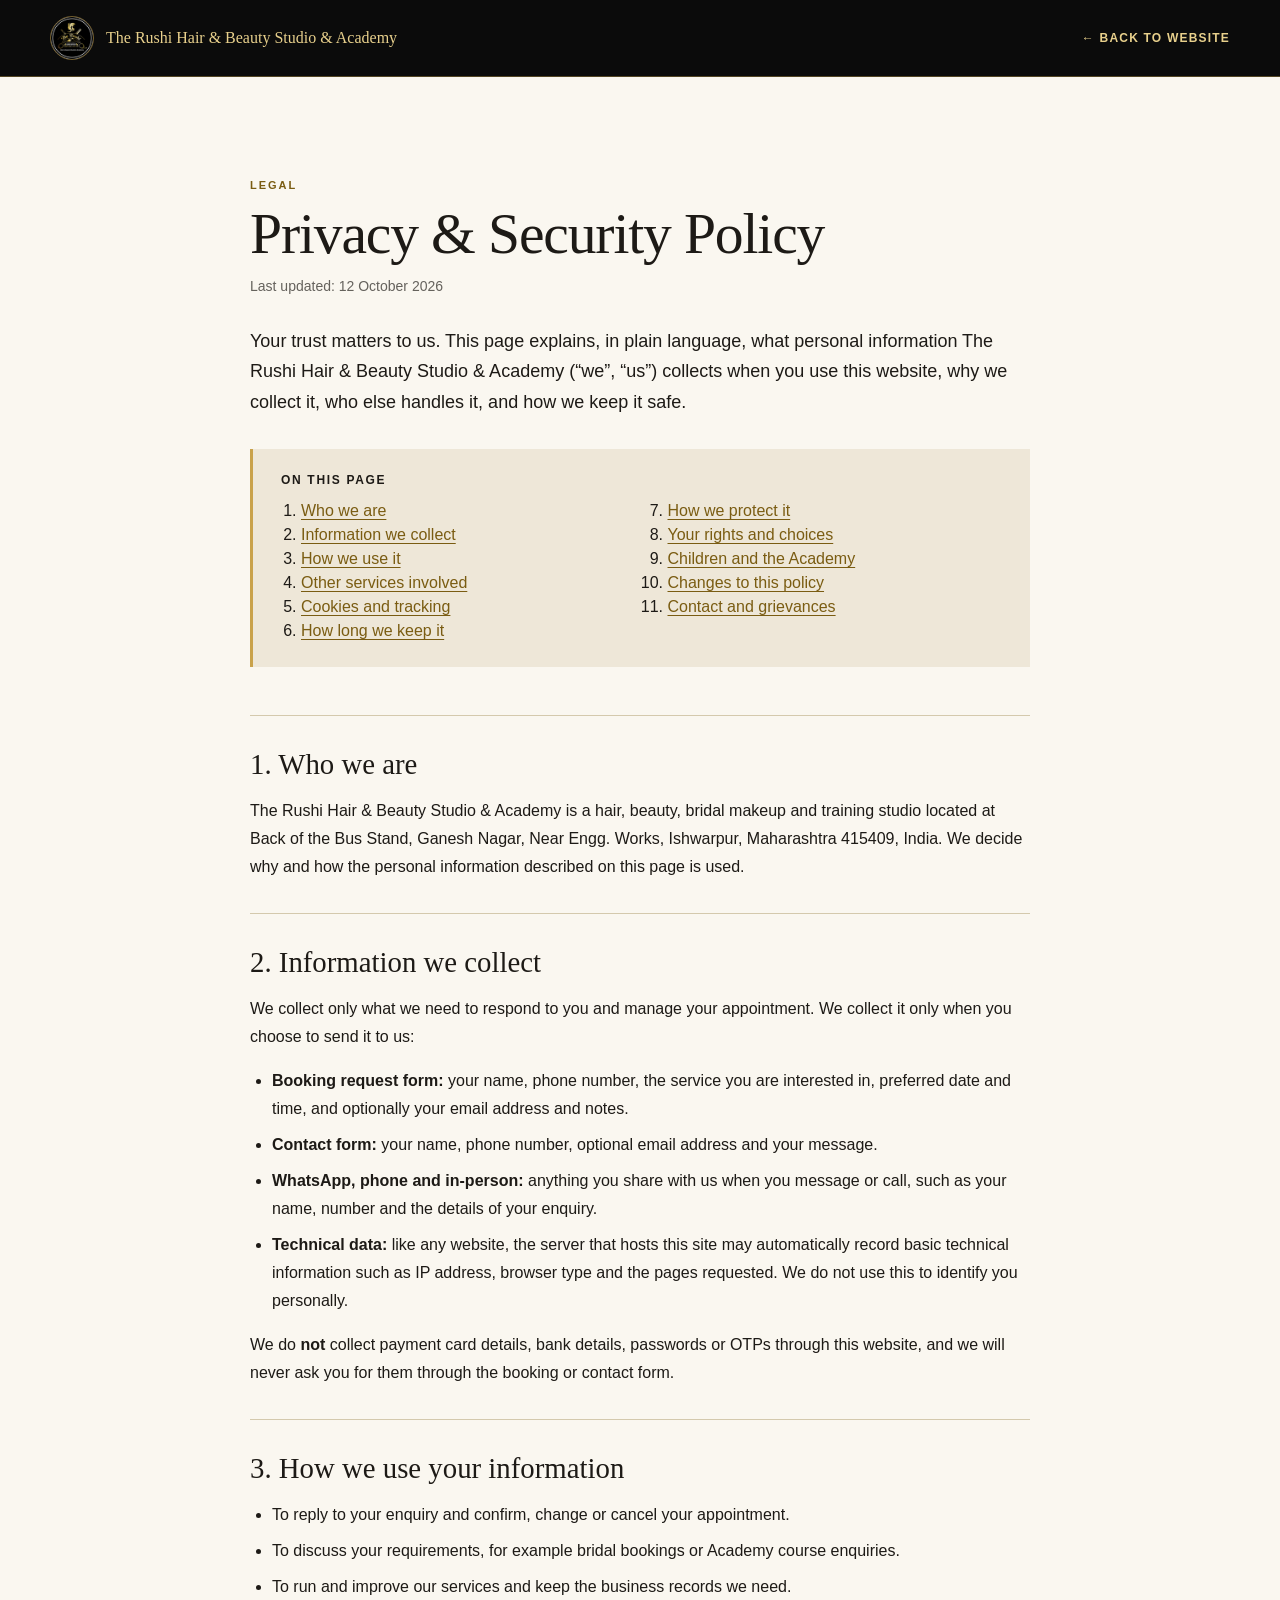
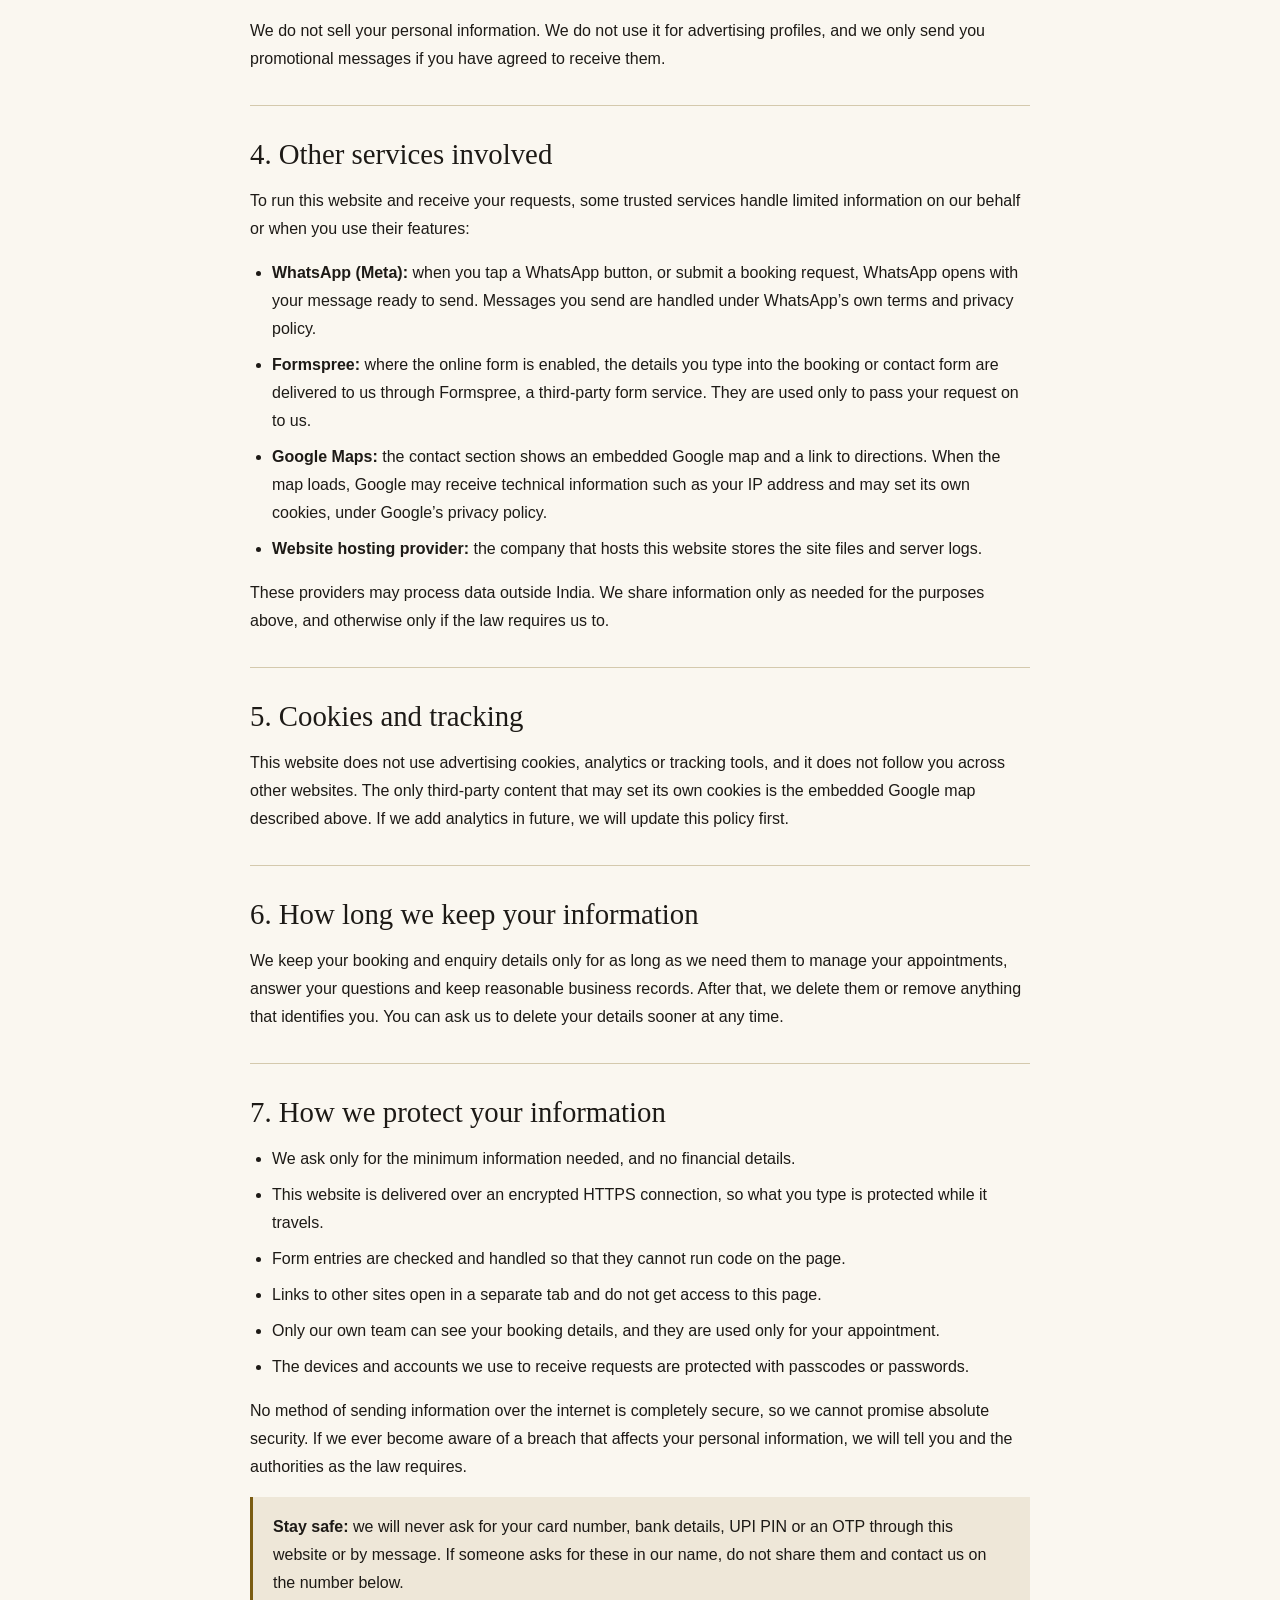
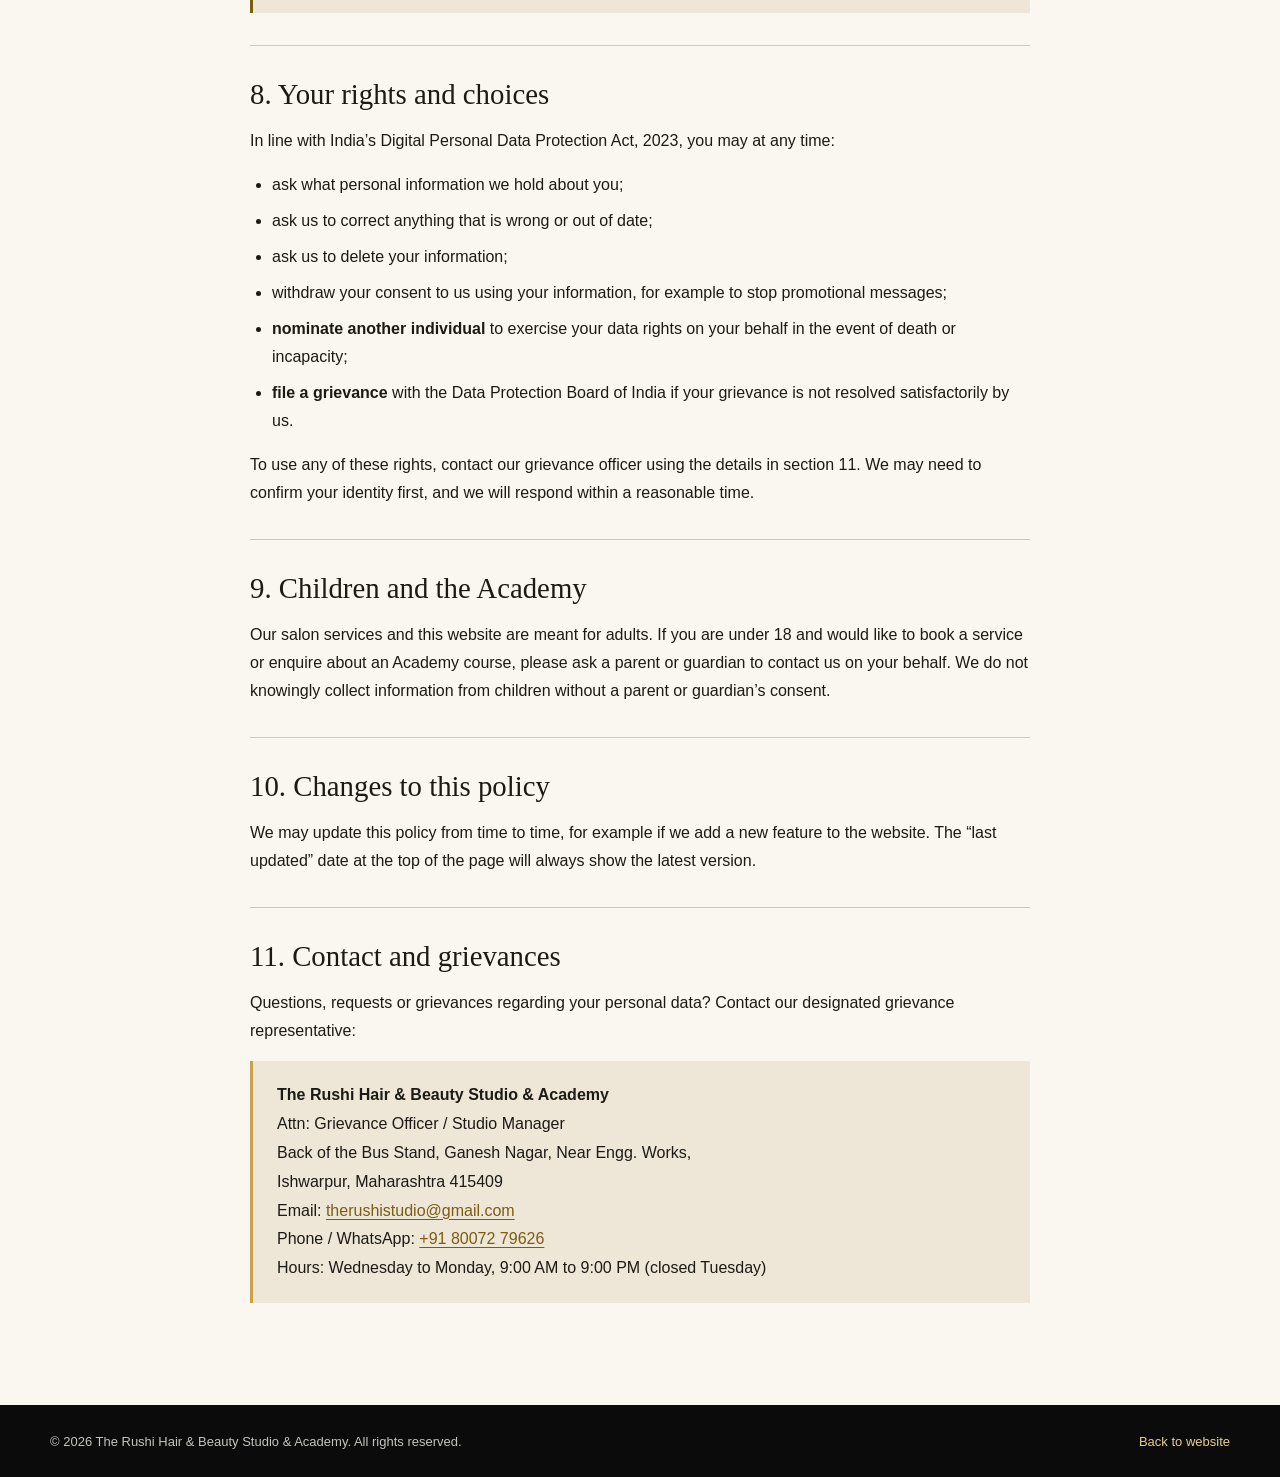
==== commit 4eda14b6: "somting privecy issue fix" ====
--- a/privacy-policy.html
+++ b/privacy-policy.html
@@ -155,10 +155,12 @@
                     <li>ask what personal information we hold about you;</li>
                     <li>ask us to correct anything that is wrong or out of date;</li>
                     <li>ask us to delete your information;</li>
-                    <li>withdraw your consent to us using your information, for example to stop promotional messages.</li>
-                </ul>
-                <p>
-                    To use any of these rights, contact us using the details in section 11. We may need to confirm your
+                    <li>withdraw your consent to us using your information, for example to stop promotional messages;</li>
+                    <li><strong>nominate another individual</strong> to exercise your data rights on your behalf in the event of death or incapacity;</li>
+                    <li><strong>file a grievance</strong> with the Data Protection Board of India if your grievance is not resolved satisfactorily by us.</li>
+                </ul>
+                <p>
+                    To use any of these rights, contact our grievance officer using the details in section 11. We may need to confirm your
                     identity first, and we will respond within a reasonable time.
                 </p>
             </section>
@@ -182,15 +184,16 @@
 
             <section id="contact" class="legal__section">
                 <h2>11. Contact and grievances</h2>
-                <p>Questions, requests or complaints about your privacy? Contact us and we will be glad to help:</p>
+                <p>Questions, requests or grievances regarding your personal data? Contact our designated grievance representative:</p>
                 <address class="legal__address">
                     <strong>The Rushi Hair &amp; Beauty Studio &amp; Academy</strong><br>
+                    Attn: Grievance Officer / Studio Manager<br>
                     Back of the Bus Stand, Ganesh Nagar, Near Engg. Works,<br>
                     Ishwarpur, Maharashtra 415409<br>
+                    Email: <a href="mailto:therushistudio@gmail.com">therushistudio@gmail.com</a><br>
                     Phone / WhatsApp: <a href="tel:+918007279626">+91 80072 79626</a><br>
                     Hours: Wednesday to Monday, 9:00 AM to 9:00 PM (closed Tuesday)
                 </address>
-                <!-- TODO: add the studio's email address here once it is available, e.g. "Email: name@yourdomain.com" -->
             </section>
         </div>
     </main>
